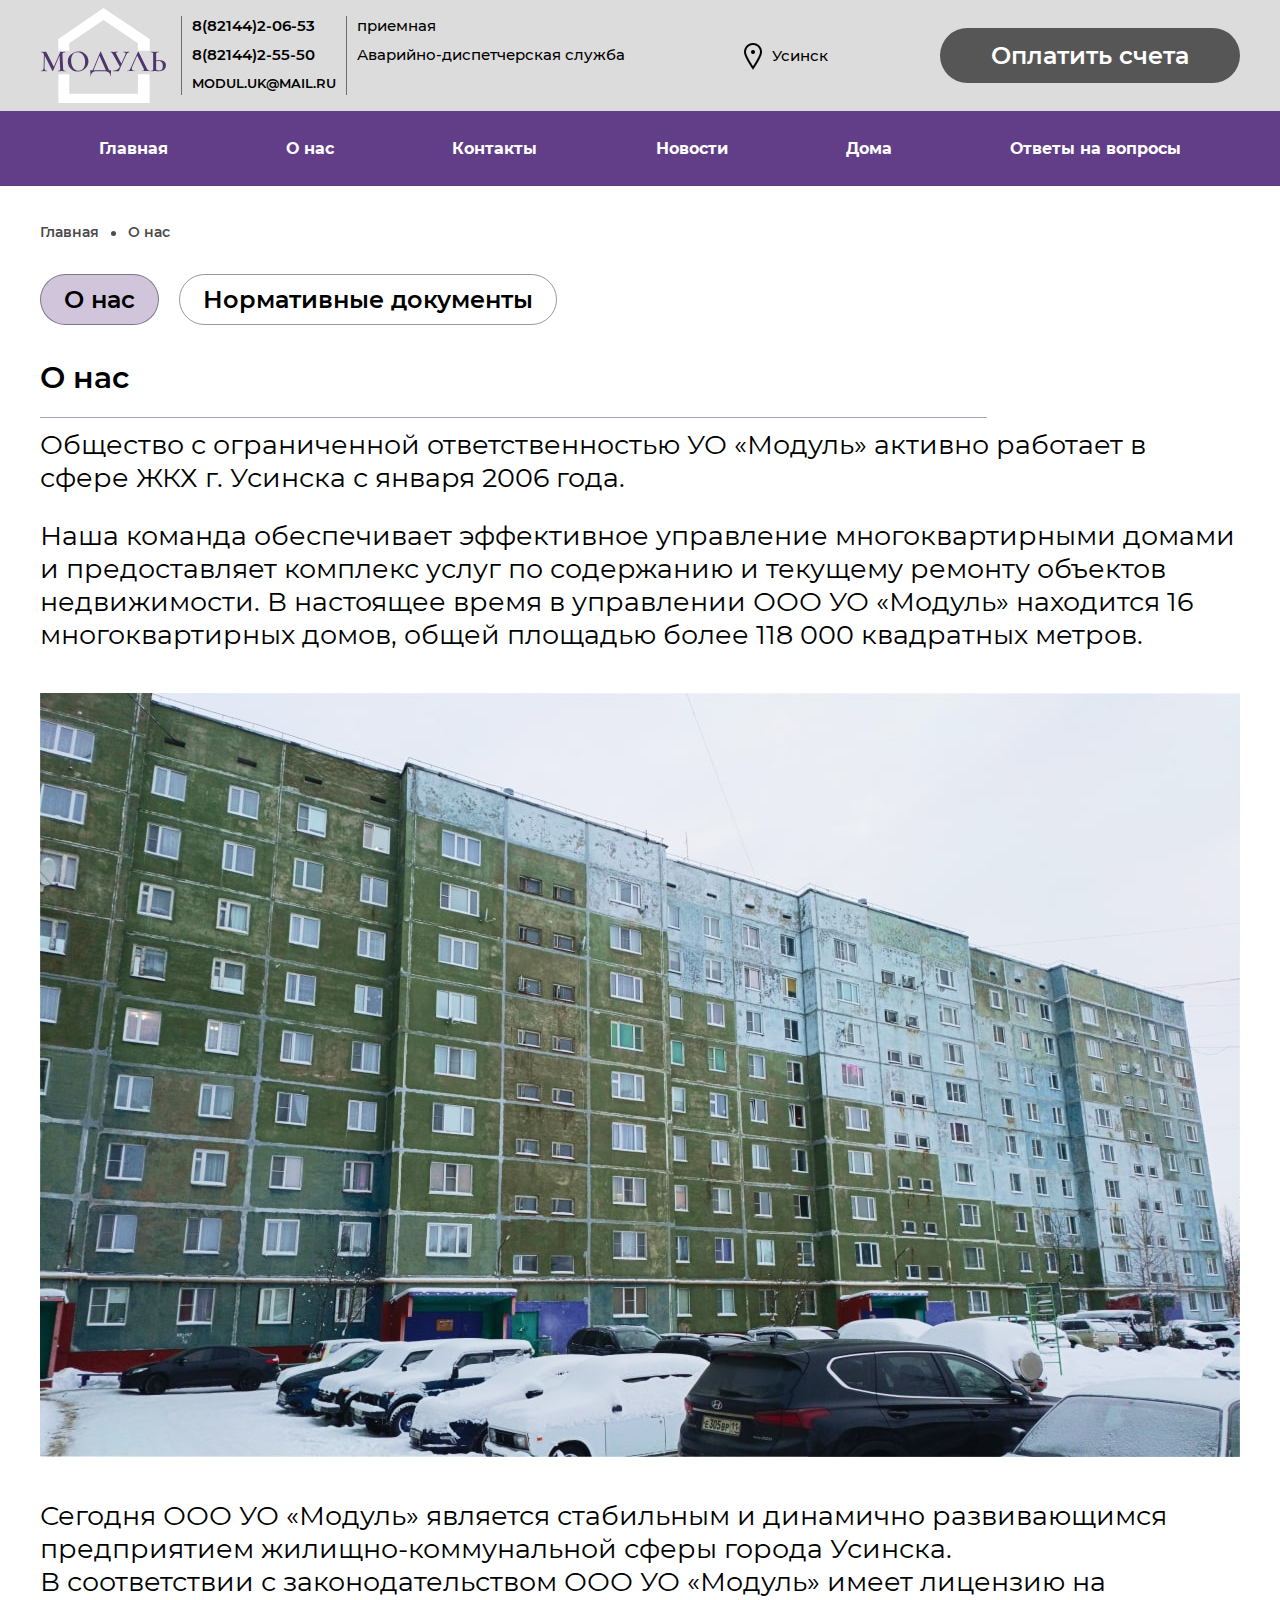
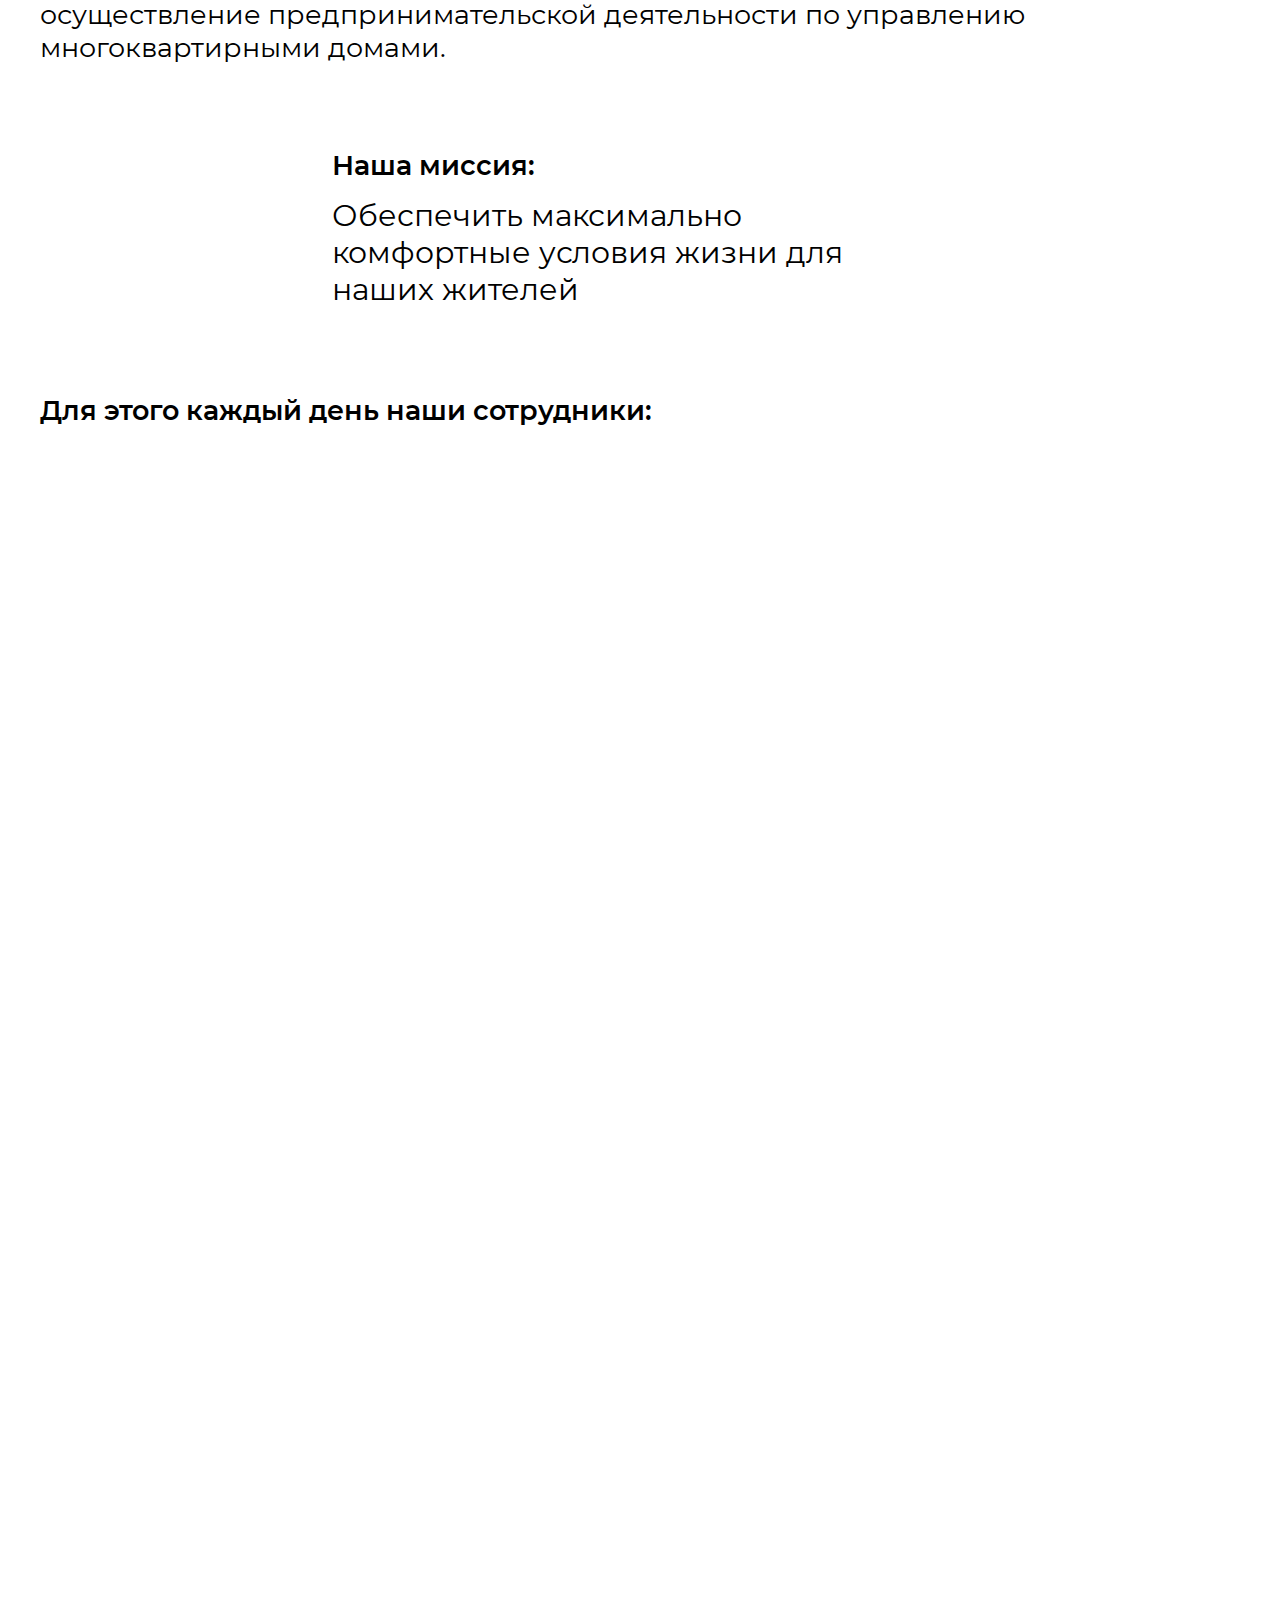
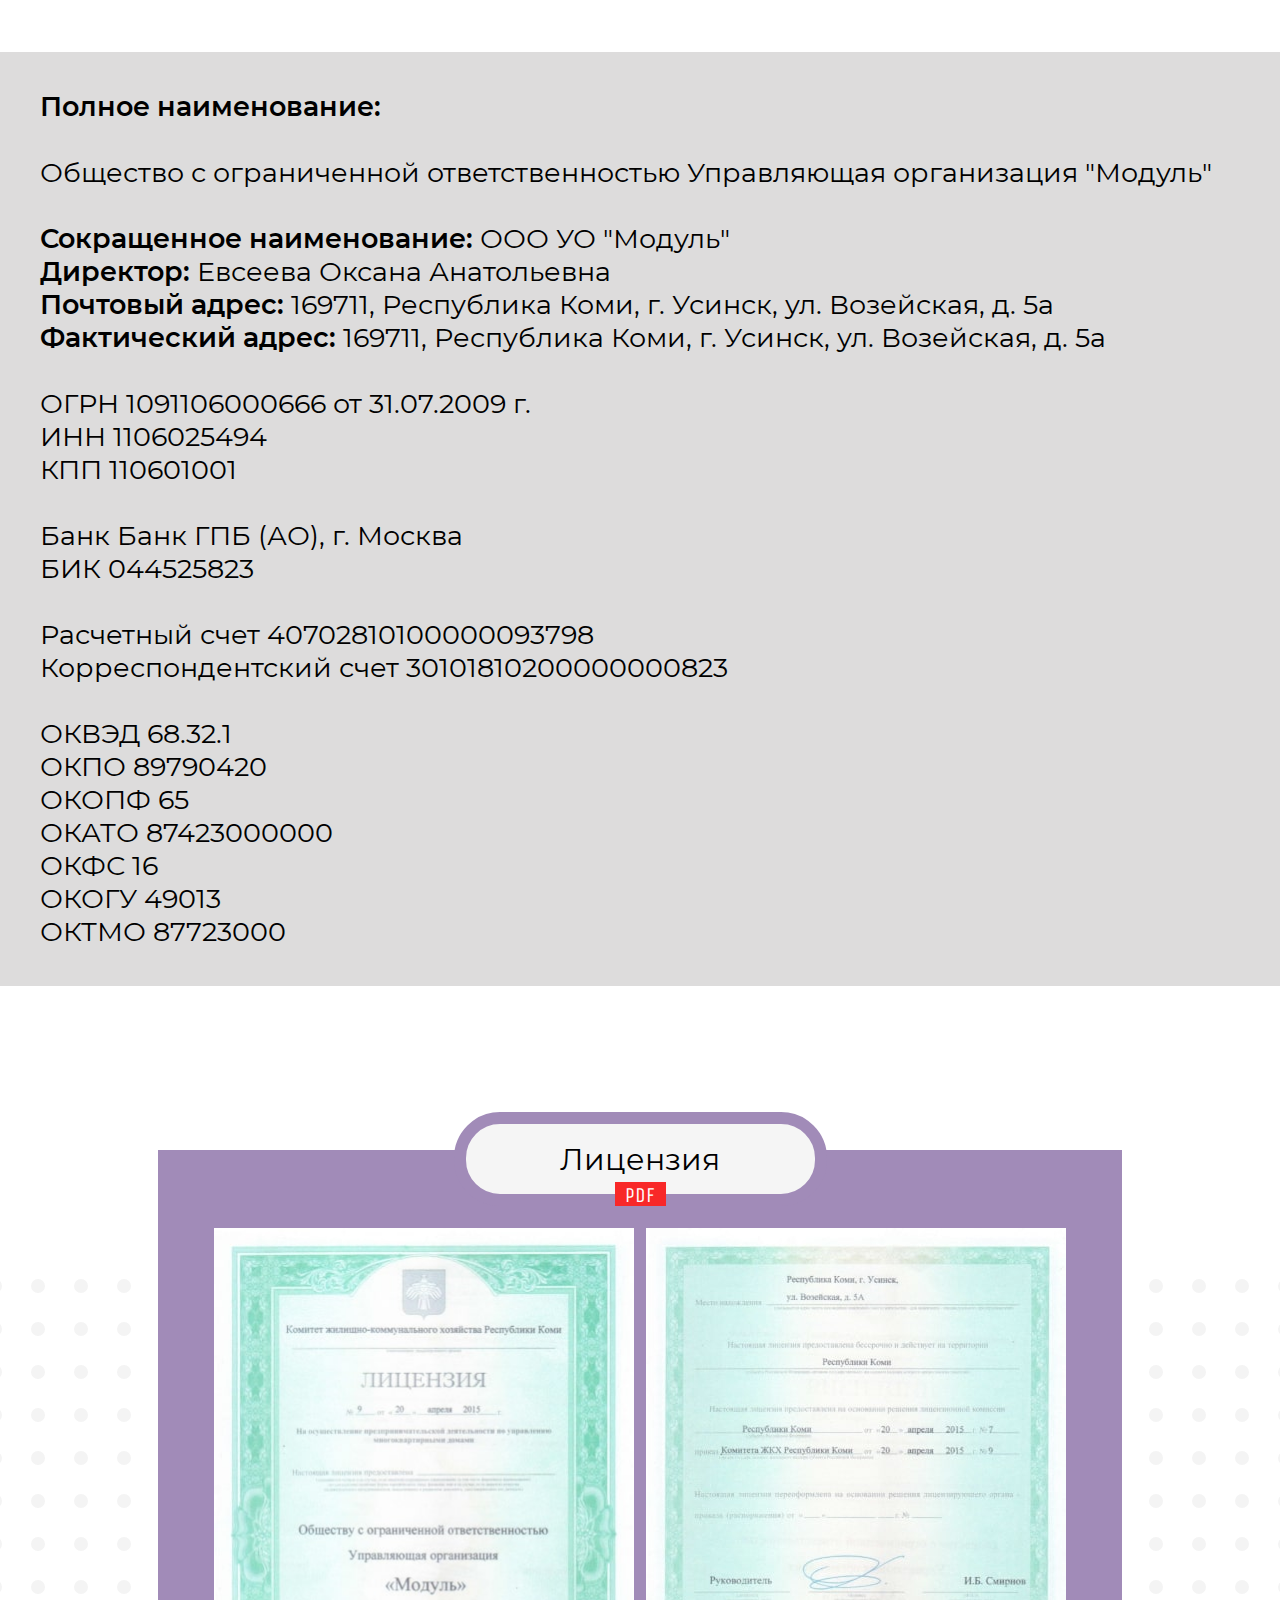
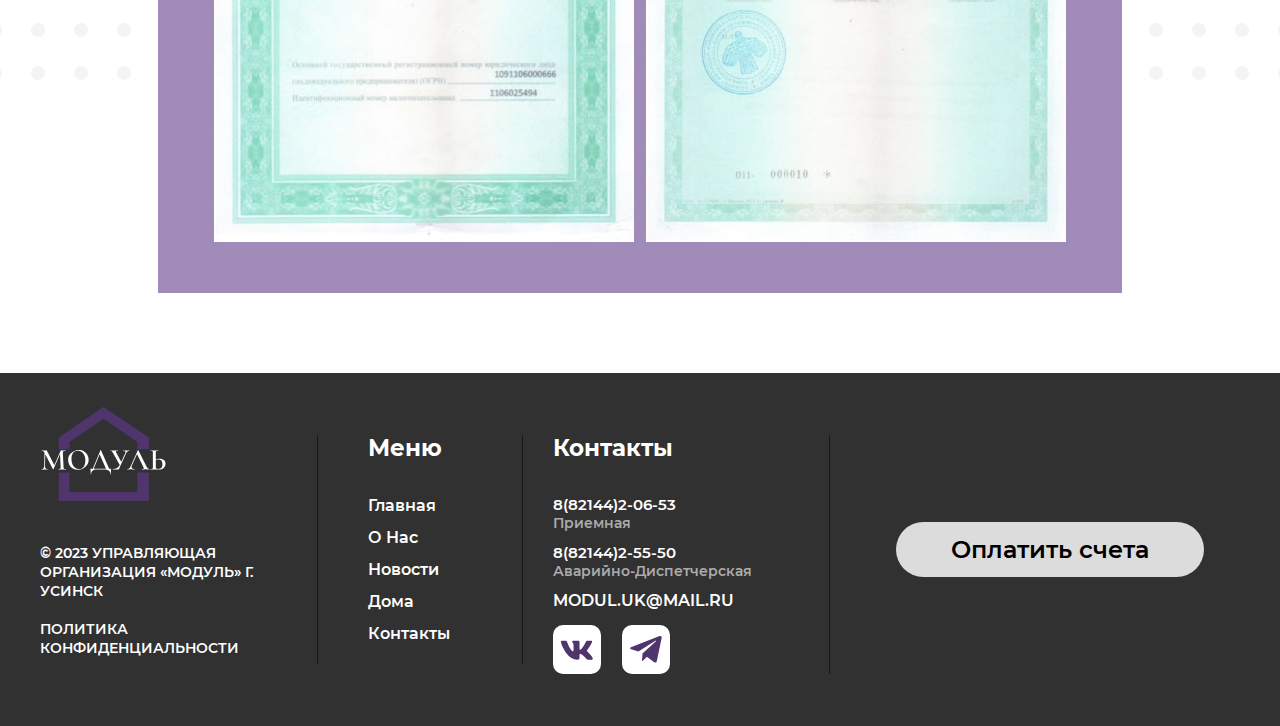
==== about.html @ c62a94e4 "Add files via upload" ====
<!DOCTYPE html>
<!--[if lt IE 7]><html lang="ru" class="lt-ie9 lt-ie8 lt-ie7"><![endif]-->
<!--[if IE 7]><html lang="ru" class="lt-ie9 lt-ie8"><![endif]-->
<!--[if IE 8]><html lang="ru" class="lt-ie9"><![endif]-->
<!--[if gt IE 8]><!-->
<html lang="ru">
<!--<![endif]-->
<head>
	<meta charset="utf-8" />
	<title>Заголовок</title>
	<meta http-equiv="X-UA-Compatible" content="IE=edge" />
	<meta name="viewport" content="width=device-width, initial-scale=1.0" />
	<meta name="format-detection" content="telephone=no" />
	<link rel="shortcut icon" href="favicon.png" />
	<link rel="stylesheet" href="libs/bootstrap/bootstrap-grid.css" />
	<link rel="stylesheet" href="libs/fancybox-master/dist/jquery.fancybox.min.css" />
	<link rel="stylesheet" href="libs/animate/animate.min.css" />
	<link rel="stylesheet" href="libs/slick-1.5.9/slick/slick.css" />
	<link rel="stylesheet" href="libs/slick-1.5.9/slick/slick-theme.css" />
	<link rel="stylesheet" href="css/fonts.css" />
	<link rel="stylesheet" href="css/main.css?ver=1.2" />
	<link rel="stylesheet" href="css/media.css?ver=1.2" />
</head>
<body>

	<div class="wrapper">

		<header class="header">
			<div class="header-top">
				<div class="container">
					<div class="header__wrapper">
						<div class="header__left">
							<a href="#" class="logo">
								<img src="img/logo.svg" alt="alt">
							</a>
							<div class="header__contacts">
								<ul>
									<li><a href="tel:88214420653"><strong>8(82144)2-06-53</strong></a></li>
									<li><a href="tel:88214425550"><strong>8(82144)2-55-50</strong></a></li>
									<li class="header__mail"><a href="mailto:modul.uk@mail.ru"><strong>modul.uk@mail.ru</strong></a></li>
								</ul>
							</div>
							<div class="header__contacts">
								<ul>
									<li><a href="#">приемная </a></li>
									<li><a href="#">Аварийно-диспетчерская служба</a></li>
								</ul>
							</div>
						</div>
						<div class="location-main">Усинск</div>
						<a href="payment.html" class="btn-main btn-main_page">Оплатить счета </a>
						<span class='sandwich'>
							<span class='sw-topper'></span>
							<span class='sw-bottom'></span>
							<span class='sw-footer'></span>
						</span>
					</div>
				</div>
			</div>
			<div class="header-bottom">
				<div class="container">
					<ul class="menu">
						<li><a href="index.html">Главная</a></li>
						<li><a href="about.html">О нас</a></li>
						<li><a href="contacts.html">Контакты</a></li>
						<li><a href="news.html">Новости</a></li>
						<li><a href="catalog.html">Дома</a></li>
						<li><a href="questions.html">Ответы на вопросы</a></li>
					</ul>
					<div class="header-bottom__mobile">
						<div class="row">
							<div class="col-5">
								<div class="header__contacts">
									<ul>
										<li><a href="tel:88214420653"><strong>8(82144)2-06-53</strong></a></li>
										<li><a href="tel:88214425550"><strong>8(82144)2-55-50</strong></a></li>
										<li class="header__mail"><a href="mailto:modul.uk@mail.ru"><strong>modul.uk@mail.ru</strong></a></li>
									</ul>
								</div>
							</div>
							<div class="col-7">
								<div class="header__contacts">
									<ul>
										<li><a href="#">приемная </a></li>
										<li><a href="#">Аварийно-диспетчерская служба</a></li>
									</ul>
								</div>
							</div>
						</div>
					</div>
				</div>
			</div>
			<div class="menu-overlay"></div>
		</header>

		<section class="page-about">
			<div class="container">
				<ul class="breadcrumbs">
					<li><a href="#">Главная</a></li>
					<li>О нас</li>
				</ul>
				<ul class="tabs-page">
					<li class="active"><a href="about.html">О нас</a></li>
					<li><a href="documents.html">Нормативные документы</a></li>
				</ul>
				<h1 class="title-page">О нас</h1>
				<div class="text-page">
					<p>Общество с ограниченной ответственностью УО «Модуль» активно работает в сфере ЖКХ г. Усинска с января 2006 года.</p>
					<p>Наша команда обеспечивает эффективное управление многоквартирными домами и предоставляет комплекс услуг по содержанию и текущему ремонту объектов недвижимости. В настоящее время в управлении ООО УО «Модуль» находится 16 многоквартирных домов, общей площадью более 118 000 квадратных метров.</p>
					<img src="img/about1.jpg" alt="alt">
					<p>Сегодня ООО УО «Модуль» является стабильным и динамично развивающимся предприятием жилищно-коммунальной сферы города Усинска. <br>В соответствии с законодательством ООО УО «Модуль» имеет лицензию на осуществление предпринимательской деятельности по управлению многоквартирными домами.</p>
				</div>
			</div>
		</section>

		<section class="about-main">
			<div class="container">
				<div class="head-about"><div class="title-middle">Наша миссия:</div> Обеспечить максимально комфортные условия жизни для наших жителей</div>
				<div class="title-middle">Для этого каждый день наши сотрудники:</div>
				<div class="row">
					<div class="col-lg-6">
						<div class="item-about fadeInUp wow" data-wow-iteration="1" data-wow-delay="0.3s" data-wow-duration="1.5s">
							<div class="item-about__image">
								<img src="img/item_about1.png" alt="alt">
							</div>
							<div class="text-page">Обрабатывают заявки от собственников</div>
						</div>
					</div>
					<div class="col-lg-6">
						<div class="item-about fadeInUp wow" data-wow-iteration="1" data-wow-delay="0.3s" data-wow-duration="1.5s">
							<div class="item-about__image">
								<img src="img/item_about2.png" alt="alt">
							</div>
							<div class="text-page">Осуществляют контроль качества предоставляемых услуг</div>
						</div>
					</div>
					<div class="col-lg-6">
						<div class="item-about fadeInUp wow" data-wow-iteration="1" data-wow-delay="0.3s" data-wow-duration="1.5s">
							<div class="item-about__image">
								<img src="img/item_about3.png" alt="alt">
							</div>
							<div class="text-page">Обеспечивают чистоту и порядок в подъездах и на придомовой территории</div>
						</div>
					</div>
					<div class="col-lg-6">
						<div class="item-about fadeInUp wow" data-wow-iteration="1" data-wow-delay="0.3s" data-wow-duration="1.5s">
							<div class="item-about__image">
								<img src="img/item_about4.png" alt="alt">
							</div>
							<div class="text-page">Осуществляют работы по текущему ремонту многоквартирных домов, находящихся в управлении, а именно:  ремонт подъездов, входных групп, кровли, придворовой территории и многое другое </div>
						</div>
					</div>
				</div>
			</div>
		</section>

		<section class="requisites">
			<div class="container">
				<div class="text-page">
					<p><strong>Полное наименование:</strong></p>
					<br>
					<p>Общество с ограниченной ответственностью Управляющая организация "Модуль"</p>
					<br>
					<p><strong>Сокращенное наименование:</strong> ООО УО "Модуль"</p>
					<p><strong>Директор:</strong> Евсеева Оксана Анатольевна</p>
					<p><strong>Почтовый адрес:</strong> 169711, Республика Коми, г. Усинск, ул. Возейская, д. 5а</p>
					<p><strong>Фактический адрес:</strong> 169711, Республика Коми, г. Усинск, ул. Возейская, д. 5а</p>
					<br>
					<p>ОГРН 1091106000666 от 31.07.2009 г.</p>
					<p>ИНН 1106025494</p>
					<p>КПП 110601001</p>
					<br>
					<p>Банк Банк ГПБ (АО), г. Москва</p>
					<p>БИК 044525823</p>
					<br>
					<p>Расчетный счет 40702810100000093798</p>
					<p>Корреспондентский счет 30101810200000000823</p>
					<br>
					<p>ОКВЭД 68.32.1</p>
					<p>ОКПО 89790420</p>
					<p>ОКОПФ 65</p>
					<p>ОКАТО 87423000000</p>
					<p>ОКФС 16</p>
					<p>ОКОГУ 49013</p>
					<p>ОКТМО 87723000</p>
				</div>
			</div>
		</section>

		<section class="license">
			<div class="container">
				<div class="license-block">
					<a href="#" class="btn-license">Лицензия <span>pdf</span></a>
					<div class="row">
						<div class="col-lg-6">
							<div class="license-image">
								<img src="img/license1.jpg" alt="alt">
							</div>
						</div>
						<div class="col-lg-6">
							<div class="license-image">
								<img src="img/license2.jpg" alt="alt">
							</div>
						</div>
					</div>
				</div>
			</div>
		</section>

		<footer class="footer">
			<div class="container">
				<div class="row">
					<div class="col-lg-3">
						<div class="footer__column">
							<a href="#" class="logo">
								<img src="img/logo2.svg" alt="alt">
							</a>
							<div class="footer__info">
								<p>© 2023 Управляющая организация «модуль» г. Усинск</p>
								<br>
								<a href="#">политика конфиденциальности</a>
							</div>
						</div>
					</div>
					<div class="col-lg-2 col-6">
						<div class="footer__column">
							<div class="footer__title">Меню</div>
							<ul class="footer__nav">
								<li><a href="index.html">Главная</a></li>
								<li><a href="about.html">О нас</a></li>
								<li><a href="news.html">Новости</a></li>
								<li><a href="catalog.html">Дома</a></li>
								<li><a href="contacts.html">Контакты</a></li>
							</ul>
						</div>
					</div>
					<div class="col-lg-3 col-6">
						<div class="footer__column">
							<div class="footer__title">Контакты</div>
							<div class="footer__contact">
								<p><a href="tel:88214420653">8(82144)2-06-53</a></p>
								<span>приемная </span>
							</div>
							<div class="footer__contact">
								<p><a href="tel:88214425550">8(82144)2-55-50</a></p>
								<span>аварийно-диспетчерская </span>
							</div>
							<div class="footer__contact footer__contact_mail">
								<p><a href="mailto:modul.uk@mail.ru">modul.uk@mail.ru</a></p>
							</div>
							<ul class="socials-list">
								<li><a href="#" target="_blank"><img src="img/vk.svg" alt="alt"></a></li>
								<li><a href="#" target="_blank"><img src="img/tg.svg" alt="alt"></a></li>
							</ul>
						</div>
					</div>
					<div class="col-lg-4">
						<div class="footer__column footer__column_right">
							<a href="payment.html" class="btn-main">Оплатить счета</a>
						</div>
					</div>
				</div>
			</div>
		</footer>
		
	</div>


	<!--[if lt IE 9]>
	<script src="libs/html5shiv/es5-shim.min.js"></script>
	<script src="libs/html5shiv/html5shiv.min.js"></script>
	<script src="libs/html5shiv/html5shiv-printshiv.min.js"></script>
	<script src="libs/respond/respond.min.js"></script>
	<![endif]-->
	<script src="libs/jquery/jquery-3.6.0.min.js"></script>
	<script src="libs/jquery-mousewheel/jquery.mousewheel.min.js"></script>
	<script src="libs/fancybox-master/dist/jquery.fancybox.min.js"></script>
	<script src="libs/slick-1.5.9/slick/slick.min.js"></script>
	<script src="libs/animate/wow.min.js"></script>
	<script src="libs/animate/animate-css.js"></script>
	<script src="libs/mask/jquery.maskedinput.js"></script>
	<script src="libs/jquery-spincrement/jquery.spincrement.min.js"></script>
	<script src="js/common.js?ver=1.2"></script>
	<!-- Yandex.Metrika counter --><!-- /Yandex.Metrika counter -->
	<!-- Google Analytics counter --><!-- /Google Analytics counter -->
</body>
</html>
---- css/fonts.css ----
/** =================== MONTSERRAT =================== **/

/** Montserrat Thin **/
@font-face {
	font-family: "Montserrat";
	font-weight: 100;
	font-style: normal;
	src: url("../fonts/Montserrat-Thin.woff2") format("woff2"),
		 url("../fonts/Montserrat-Thin.woff") format("woff");
  }
  
  /** Montserrat Thin-Italic **/
  @font-face {
	font-family: "Montserrat";
	font-weight: 100;
	font-style: italic;
	src: url("../fonts/Montserrat-ThinItalic.woff2") format("woff2"),
		 url("../fonts/Montserrat-ThinItalic.woff") format("woff");
  }
  
  /** Montserrat ExtraLight **/
  @font-face {
	font-family: "Montserrat";
	font-weight: 200;
	font-style: normal;
	src: url("../fonts/Montserrat-ExtraLight.woff2") format("woff2"),
		 url("../fonts/Montserrat-ExtraLight.woff") format("woff");
  }
  
  /** Montserrat ExtraLight-Italic **/
  @font-face {
	font-family: "Montserrat";
	font-weight: 200;
	font-style: italic;
	src: url("../fonts/Montserrat-ExtraLightItalic.woff2") format("woff2"),
		 url("../fonts/Montserrat-ExtraLightItalic.woff") format("woff");
  }
  
  /** Montserrat Light **/
  @font-face {
	font-family: "Montserrat";
	font-weight: 300;
	font-style: normal;
	src: url("../fonts/Montserrat-Light.woff2") format("woff2"),
		 url("../fonts/Montserrat-Light.woff") format("woff");
  }
  
  /** Montserrat Light-Italic **/
  @font-face {
	font-family: "Montserrat";
	font-weight: 300;
	font-style: italic;
	src: url("../fonts/Montserrat-LightItalic.woff2") format("woff2"),
		 url("../fonts/Montserrat-LightItalic.woff") format("woff");
  }
  
  /** Montserrat Regular **/
  @font-face {
	font-family: "Montserrat";
	font-weight: 400;
	font-style: normal;
	src: url("../fonts/Montserrat-Regular.woff2") format("woff2"),
		 url("../fonts/Montserrat-Regular.woff") format("woff");
  }
  
  /** Montserrat Regular-Italic **/
  @font-face {
	font-family: "Montserrat";
	font-weight: 400;
	font-style: italic;
	src: url("../fonts/Montserrat-Italic.woff2") format("woff2"),
		 url("../fonts/Montserrat-Italic.woff") format("woff");
  }
  
  /** Montserrat Medium **/
  @font-face {
	font-family: "Montserrat";
	font-weight: 500;
	font-style: normal;
	src: url("../fonts/Montserrat-Medium.woff2") format("woff2"),
		 url("../fonts/Montserrat-Medium.woff") format("woff");
  }
  
  /** Montserrat Medium-Italic **/
  @font-face {
	font-family: "Montserrat";
	font-weight: 500;
	font-style: italic;
	src: url("../fonts/Montserrat-MediumItalic.woff2") format("woff2"),
		 url("../fonts/Montserrat-MediumItalic.woff") format("woff");
  }
  
  /** Montserrat SemiBold **/
  @font-face {
	font-family: "Montserrat";
	font-weight: 600;
	font-style: normal;
	src: url("../fonts/Montserrat-SemiBold.woff2") format("woff2"),
		 url("../fonts/Montserrat-SemiBold.woff") format("woff");
  }
  
  /** Montserrat SemiBold-Italic **/
  @font-face {
	font-family: "Montserrat";
	font-weight: 600;
	font-style: italic;
	src: url("../fonts/Montserrat-SemiBoldItalic.woff2") format("woff2"),
		 url("../fonts/Montserrat-SemiBoldItalic.woff") format("woff");
  }
  
  /** Montserrat Bold **/
  @font-face {
	font-family: "Montserrat";
	font-weight: 700;
	font-style: normal;
	src: url("../fonts/Montserrat-Bold.woff2") format("woff2"),
		 url("../fonts/Montserrat-Bold.woff") format("woff");
  }
  
  /** Montserrat Bold-Italic **/
  @font-face {
	font-family: "Montserrat";
	font-weight: 700;
	font-style: italic;
	src: url("../fonts/Montserrat-BoldItalic.woff2") format("woff2"),
		 url("../fonts/Montserrat-BoldItalic.woff") format("woff");
  }
  
  /** Montserrat ExtraBold **/
  @font-face {
	font-family: "Montserrat";
	font-weight: 800;
	font-style: normal;
	src: url("../fonts/Montserrat-ExtraBold.woff2") format("woff2"),
		 url("../fonts/Montserrat-ExtraBold.woff") format("woff");
  }
  
  /** Montserrat ExtraBold-Italic **/
  @font-face {
	font-family: "Montserrat";
	font-weight: 800;
	font-style: italic;
	src: url("../fonts/Montserrat-ExtraBoldItalic.woff2") format("woff2"),
		 url("../fonts/Montserrat-ExtraBoldItalic.woff") format("woff");
  }
  
  /** Montserrat Black **/
  @font-face {
	font-family: "Montserrat";
	font-weight: 900;
	font-style: normal;
	src: url("../fonts/Montserrat-Black.woff2") format("woff2"),
		 url("../fonts/Montserrat-Black.woff") format("woff");
  }
  
  /** Montserrat Black-Italic **/
  @font-face {
	font-family: "Montserrat";
	font-weight: 900;
	font-style: italic;
	src: url("../fonts/Montserrat-BlackItalic.woff2") format("woff2"),
		 url("../fonts/Montserrat-BlackItalic.woff") format("woff");
  }
  
  /** =================== MONTSERRAT ALTERNATES =================== **/
  
  /** Montserrat Alternates Thin **/
  @font-face {
	font-family: "Montserrat Alternates";
	font-weight: 100;
	font-style: normal;
	src: url("../fonts/MontserratAlternates-Thin.woff2") format("woff2"),
		 url("../fonts/MontserratAlternates-Thin.woff") format("woff");
  }
  
  /** Montserrat Alternates Thin-Italic **/
  @font-face {
	font-family: "Montserrat Alternates";
	font-weight: 100;
	font-style: italic;
	src: url("../fonts/MontserratAlternates-ThinItalic.woff2") format("woff2"),
		 url("../fonts/MontserratAlternates-ThinItalic.woff") format("woff");
  }
  
  /** Montserrat Alternates ExtraLight **/
  @font-face {
	font-family: "Montserrat Alternates";
	font-weight: 200;
	font-style: normal;
	src: url("../fonts/MontserratAlternates-ExtraLight.woff2") format("woff2"),
		 url("../fonts/MontserratAlternates-ExtraLight.woff") format("woff");
  }
  
  /** Montserrat Alternates ExtraLight-Italic **/
  @font-face {
	font-family: "Montserrat Alternates";
	font-weight: 200;
	font-style: italic;
	src: url("../fonts/MontserratAlternates-ExtraLightItalic.woff2") format("woff2"),
		 url("../fonts/MontserratAlternates-ExtraLightItalic.woff") format("woff");
  }
  
  /** Montserrat Alternates Light **/
  @font-face {
	font-family: "Montserrat Alternates";
	font-weight: 300;
	font-style: normal;
	src: url("../fonts/MontserratAlternates-Light.woff2") format("woff2"),
		 url("../fonts/MontserratAlternates-Light.woff") format("woff");
  }
  
  /** Montserrat Alternates Light-Italic **/
  @font-face {
	font-family: "Montserrat Alternates";
	font-weight: 300;
	font-style: italic;
	src: url("../fonts/MontserratAlternates-LightItalic.woff2") format("woff2"),
		 url("../fonts/MontserratAlternates-LightItalic.woff") format("woff");
  }
  
  /** Montserrat Alternates Regular **/
  @font-face {
	font-family: "Montserrat Alternates";
	font-weight: 400;
	font-style: normal;
	src: url("../fonts/MontserratAlternates-Regular.woff2") format("woff2"),
		 url("../fonts/MontserratAlternates-Regular.woff") format("woff");
  }
  
  /** Montserrat Alternates Regular-Italic **/
  @font-face {
	font-family: "Montserrat Alternates";
	font-weight: 400;
	font-style: italic;
	src: url("../fonts/MontserratAlternates-Italic.woff2") format("woff2"),
		 url("../fonts/MontserratAlternates-Italic.woff") format("woff");
  }
  
  /** Montserrat Alternates Medium **/
  @font-face {
	font-family: "Montserrat Alternates";
	font-weight: 500;
	font-style: normal;
	src: url("../fonts/MontserratAlternates-Medium.woff2") format("woff2"),
		 url("../fonts/MontserratAlternates-Medium.woff") format("woff");
  }
  
  /** Montserrat Alternates Medium-Italic **/
  @font-face {
	font-family: "Montserrat Alternates";
	font-weight: 500;
	font-style: italic;
	src: url("../fonts/MontserratAlternates-MediumItalic.woff2") format("woff2"),
		 url("../fonts/MontserratAlternates-MediumItalic.woff") format("woff");
  }
  
  /** Montserrat Alternates SemiBold **/
  @font-face {
	font-family: "Montserrat Alternates";
	font-weight: 600;
	font-style: normal;
	src: url("../fonts/MontserratAlternates-SemiBold.woff2") format("woff2"),
		 url("../fonts/MontserratAlternates-SemiBold.woff") format("woff");
  }
  
  /** Montserrat Alternates SemiBold-Italic **/
  @font-face {
	font-family: "Montserrat Alternates";
	font-weight: 600;
	font-style: italic;
	src: url("../fonts/MontserratAlternates-SemiBoldItalic.woff2") format("woff2"),
		 url("../fonts/MontserratAlternates-SemiBoldItalic.woff") format("woff");
  }
  
  /** Montserrat Alternates Bold **/
  @font-face {
	font-family: "Montserrat Alternates";
	font-weight: 700;
	font-style: normal;
	src: url("../fonts/MontserratAlternates-Bold.woff2") format("woff2"),
		 url("../fonts/MontserratAlternates-Bold.woff") format("woff");
  }
  
  /** Montserrat Alternates Bold-Italic **/
  @font-face {
	font-family: "Montserrat Alternates";
	font-weight: 700;
	font-style: italic;
	src: url("../fonts/MontserratAlternates-BoldItalic.woff2") format("woff2"),
		 url("../fonts/MontserratAlternates-BoldItalic.woff") format("woff");
  }
  
  /** Montserrat Alternates ExtraBold **/
  @font-face {
	font-family: "Montserrat Alternates";
	font-weight: 800;
	font-style: normal;
	src: url("../fonts/MontserratAlternates-ExtraBold.woff2") format("woff2"),
		 url("../fonts/MontserratAlternates-ExtraBold.woff") format("woff");
  }
  
  /** Montserrat Alternates ExtraBold-Italic **/
  @font-face {
	font-family: "Montserrat Alternates";
	font-weight: 800;
	font-style: italic;
	src: url("../fonts/MontserratAlternates-ExtraBoldItalic.woff2") format("woff2"),
		 url("../fonts/MontserratAlternates-ExtraBoldItalic.woff") format("woff");
  }
  
  /** Montserrat Alternates Black **/
  @font-face {
	font-family: "Montserrat Alternates";
	font-weight: 900;
	font-style: normal;
	src: url("../fonts/MontserratAlternates-Black.woff2") format("woff2"),
		 url("../fonts/MontserratAlternates-Black.woff") format("woff");
  }
  
  /** Montserrat Alternates Black-Italic **/
  @font-face {
	font-family: "Montserrat";
	font-weight: 900;
	font-style: italic;
	src: url("../fonts/MontserratAlternates-BlackItalic.woff2") format("woff2"),
		 url("../fonts/MontserratAlternates-BlackItalic.woff") format("woff");
  }
  @font-face {
    font-family: 'Unica One';
    src: local('Unica One Regular'), local('Unica-One-Regular'),
        url('../fonts/UnicaOne-Regular.woff2') format('woff2'),
        url('../fonts/UnicaOne-Regular.woff') format('woff'),
        url('../fonts/UnicaOne-Regular.ttf') format('truetype');
    font-weight: 400;
    font-style: normal;
  }
---- css/main.css ----
:root {
	--main-color: #623e89;
	--custom-color: #4f356c;
	--default-color: #000;
	--sub-color: #4d4a4a;
	--light-color: #fff;
	--main-gradient: linear-gradient(208deg, #4f356c 0%, #121212 100%);
	--block-color: #313131;
	--light-bg-color: #dddcdc;
	--default-bg-color: #575656;
	--block-bg-color: rgba(79, 53, 108, 0.6);
	--unit-color: #56544f;
	--form-bg-color: rgba(221, 220, 220, 0.7);
	--default-gradient: linear-gradient(89.96deg, #EFEFEF 72.36%, rgba(239, 239, 239, 0) 92.8%);
	--custom-gradient: linear-gradient(89.99deg, rgba(98, 62, 137, 0.6) 63.21%, rgba(98, 62, 137, 0.324) 89.22%, rgba(239, 239, 239, 0) 106.53%);
	--unit-bg-color: rgba(231, 231, 231, 0.5);
	--active-bg-color: rgba(98, 62, 137, 0.6);
	--border-color: rgba(98, 62, 137, 0.5);
	--tab-active-color: rgba(98, 62, 137, 0.3);
	--dark-bg-color: rgba(79, 53, 108, 1);
	--stub-color: #d9d9d9;
  }


*::-webkit-input-placeholder {
	color: var(--default-color);
	opacity: 0.4;
}
*:-moz-placeholder {
	color: var(--default-color);
	opacity: 0.4;
}
*::-moz-placeholder {
	color: var(--default-color);
	opacity: 0.4;
}
*:-ms-input-placeholder {
	color: var(--default-color);
	opacity: 0.4;
}

body input:focus:required:invalid,
body textarea:focus:required:invalid {
	
}
body input:required:valid,
body textarea:required:valid {
	
}
body {
	font-family: "Montserrat";
	font-size: 20px;
	line-height: 135%;
	overflow-x: hidden;
	margin: 0;
	color: var(--default-color);
	background-color: var(--light-color);
}
button {
	cursor: pointer;
}
button, input, optgroup, select, textarea {
	font-family: inherit;
}
input {
-webkit-appearance: none;
-moz-appearance: none;
appearance: none;
}
button,
textarea,
input.text,
input[type="text"],
input[type="button"],
input[type="submit"] {
  -webkit-appearance: none;
}
a, button, input, img {
	transition: all 0.3s;
}
h1,h2,h3,h4,h5,h6 {
	padding: 0;
	margin: 0;
	font-weight: normal;
}
.wrapper {
	overflow: hidden;
}
a {
	text-decoration: none;
	outline: none;
}
* {
	outline: none !important;
}
ul {
	padding: 0;
	margin: 0;
}
ul li {
	list-style-type: none;
	outline: none;
}
img {
	outline: none;
	display: block;
}
p {
	padding: 0;
	margin: 0;
}
form {
	margin: 0;
}

.header {
	font-size: 15px;
	line-height: 19px;
	position: relative;
	font-weight: 500;
	top: 0;
	left: 0;
	width: 100%;
	z-index: 1000;
	background: var(--light-bg-color);
}
.header__wrapper {
	display: flex;
	align-items: center;
	justify-content: space-between;
}
.header__left {
	display: flex;
}
.header__left .logo {
	margin-right: 3px;
}
.logo img {
	width: 128px;
	height: auto;
	display: block;
}
.header__contacts {
	margin: 8px 0;
	margin-left: 10px;
	padding-left: 10px;
	border-left: 1px solid rgba(0, 0, 0, 0.5);
}
.header__contacts a {
	color: var(--default-color);
}
.header__contacts a:hover {
	color: var(--main-color);
}
.header-top {
	padding: 8px 0;
}
.header__contacts li {
	margin-bottom: 10px;
}
.header__contacts li:last-child {
	margin-bottom: 0;
}
.header__contacts strong {
	font-weight: 600;
}
.header__mail {
	font-size: 13px;
}
.header__contacts:not(:last-child) {
	text-transform: uppercase;
}
.location-main {
	display: inline-flex;
	align-items: center;
	color: var(--default-color);
}
.location-main::before {
	position: relative;
	display: block;
	content: " ";
	width: 32px;
	height: 32px;
	margin-right: 3px;
	background-image: url(../img/location.png);
	background-repeat: no-repeat;
	background-position: center;
	background-size: cover;
}
.btn-main {
	font-size: 24px;
	padding: 0 23px;
	height: 51px;
	border: 1.50px solid var(--custom-color);
	border-radius: 100px;
	font-weight: 500;
	background: transparent;
	font-family: "Montserrat";
	color: #0a0a0a;
	display: inline-flex;
	align-items: center;
	text-align: center;
	justify-content: center;
	cursor: pointer;
}
.btn-main:hover {
	color: var(--light-color);
	background: var(--custom-color);
}
.btn-main.btn-main_page {
	font-weight: 600;
	color: var(--light-color);
	background: var(--default-bg-color);
	border: none;
}
.btn-main.btn-main_page:hover {
	background: #383737;
}
.header .btn-main {
	padding: 0 51px;
	height: 55px;
}
.header-bottom {
	background: var(--main-color);
}
.menu {
	display: flex;
	align-items: center;
	justify-content: space-between;
	text-align: center;
}
.menu li {
	flex-grow: 1;
}
.menu li a {
	height: 75px;
	font-size: 16px;
	font-weight: 700;
	display: flex;
	align-items: center;
	justify-content: center;
	text-align: center;
	color: var(--light-color);
	transition: all 0.7s;
}
.menu li a:hover {
	background-color: #4f267a;
}

.billbord {
	min-height: 463px;
	padding-top: 180px;
	padding-bottom: 115px;
	color: var(--light-color);
	background-image: url(../img/billbord1.jpg);
	background-repeat: no-repeat;
	background-position: center;
	background-size: cover;
	position: relative;
	z-index: 1;
}
.title-big {
	font-size: 46px;
	margin-bottom: 13px;
	line-height: 56px;
	font-weight: 600;
}
.billbord .title-big {
	max-width: 727px;
}
.descr-big {
	font-size: 29px;
	line-height: 35px;
	font-weight: 600;
}

.about {
	position: relative;
}
.about::after {
	position: absolute;
	display: block;
	content: " ";
	width: 377px;
	height: 1479px;
	top: 121px;
	right: -15px;
	z-index: -1;
	background-image: url(../img/bg_about.svg);
	background-repeat: no-repeat;
	background-position: center;
	background-size: cover;
}
.numbers-block {
	font-size: 13px;
	line-height: 17px;
	margin: 0 84px;
	margin-top: -90px;
	margin-bottom: 45px;
	position: relative;
	z-index: 2;
	font-weight: 600;
	color: var(--light-color);
	backdrop-filter: blur(60px);
	background: var(--block-bg-color);
	background-image: url(../img/bg_numbers.svg);
	background-repeat: no-repeat;
	background-position: center;
	background-size: 100% 100%;
}
.item-number__value {
	font-size: 46px;
	line-height: 57px;
	margin-bottom: 17px;
}
.numbers-block .row .col_numbers {
	padding: 42px 50px;
}
.col_numbers:nth-child(2) {
	font-size: 14px;
	line-height: 18px;
	background: var(--light-bg-color);
	color: var(--unit-color);
}
.text-page {
	font-size: 27px;
	line-height: 33px;
}
.text-page strong {
	font-size: 29px;
	font-weight: 600;
}
.bottom-button {
	padding-top: 14px;
	text-align: right;
}

.news {
	padding-top: 72px;
}
.title-section {
	font-size: 38px;
	line-height: 53px;
	padding-bottom: 26px;
	font-weight: 600;
}
.news .title-section {
	padding-left: 44px;
}
.slider-news .slick-track {
	display: flex !important;
}
.slider-news .slick-slide {
	padding: 0 25px;
	height: inherit !important;
}
.item-news {
	width: 341px;
	border-radius: 43px;
	min-height: 100%;
	color: var(--default-color);
	display: flex;
	align-items: flex-start;
	flex-direction: column;
}
.item-news__image {
	height: 260px;
	border-radius: 40px 40px 0 0;
	background: var(--stub-color);
	display: block;
	width: 100%;
	overflow: hidden;
}
.item-news__image img {
	width: 100%;
	height: 100%;
	object-fit: cover;
	font-family: 'object-fit: cover;';
	border-radius: 40px 40px 0 0;
	transition: all 1s;
}
.item-news__content {
	padding: 11px 39px;
	padding-bottom: 23px;
	border-radius: 0 0 40px 40px;
	background: var(--block-bg-color);
	width: 100%;
	flex: 1;
	display: flex;
	flex-direction: column;
	align-items: flex-start;
}
.item-news__title {
	font-size: 23px;
	line-height: 29px;
	margin-bottom: 2px;
	font-weight: 600;
	width: 100%;
	display: block;
}
.item-news__date {
	font-size: 14px;
	font-weight: 600;
	line-height: 19px;
	color: var(--sub-color);
	display: block;
	width: 100%;
	margin-top: auto;
}
.slider-news .slick-slide:not(.slick-active) .item-news {
	opacity: 0.5;
}
.slick-arrow {
	width: 50px;
	height: 50px;
	opacity: 0.5;
	top: 50%;
	background-repeat: no-repeat;
	background-position: center;
	display: flex;
	align-items: center;
	justify-content: center;
	cursor: pointer;
	transition: all 0.5s;
}
.slick-arrow::before {
	display: none;
}
.slick-arrow img {
	max-width: 100%;
}
.slick-prev {
	left: 0;
}
.slick-next {
	right: 0;
}
.slick-arrow:hover {
	opacity: 1;
}
.slider-news .slick-arrow {
	left: 0;
	right: 0;
	margin: 0 auto;
}
.slider-news .slick-prev {
	left: -1175px;
}
.slider-news .slick-next {
	right: -1175px;
}
.slider-news:not(.slick-initialized) > li:not(:first-child) {
	display: none;
}

.payment-online {
	padding-top: 117px;
}
.payment-online .title-section {
	padding-bottom: 23px;
	text-align: center;
}
.item-form {
	margin-bottom: 11px;
}
.item-form input {
	height: 74px;
	padding: 0 32px;
	font-size: 24px;
	line-height: 30px;
	border-radius: 45px;
	border: 1.50px solid var(--custom-color);
	backdrop-filter: blur(50px);
	background: var(--form-bg-color);
	width: 100%;
	font-family: "Montserrat";
	color: var(--default-color);
}
.payment-online .bottom-button{
	padding-top: 30px;
}
.contacts {
	padding-top: 108px;
}
.map-wrap iframe {
	height: 612px !important;
	width: 100% !important;
	border: none;
	display: block;
}
#map {
	height: 612px;
	width: 100%;
	background-color: #ddd;
}
.contacts .container {
	position: relative;
}
.content-map {
	top: 53px;
	width: 394px;
	left: 15px;
	padding: 19px 35px;
	font-size: 14px;
	padding-bottom: 10px;
	max-height: 506px;
	line-height: 19px;
	font-weight: 600;
	color: var(--light-color);
	overflow: auto;
	z-index: 10;
	position: absolute;
	z-index: 1;
}
.content-map::before {
	position: absolute;
	display: block;
	content: " ";
	width: 100%;
	height: 100%;
	top: 0;
	left: 0;
	backdrop-filter: blur(60px);
	background: var(--main-gradient);
	opacity: 0.7;
	z-index: -1;
}
.content-map__title {
	font-size: 27px;
	line-height: 30px;
	margin-bottom: 16px;
	font-weight: 600;
	text-align: center;
}
.content-map li a {
	color: var(--light-color);
	border-bottom: 1px transparent solid;
}
.content-map li a:hover {
	border-color: var(--light-color);
}
.content-map li {
	margin-bottom: 7px;
}
.content-map ul {
	padding-bottom: 5px;
}
.content-map ul:last-child {
	padding-bottom: 0;
}
.baloon-content strong {
	display: block;
}
#map .ymaps-2-1-79-balloon__tail,
#map .ymaps-2-1-79-balloon__close-button {
	display: none;
}
#map .ymaps-2-1-79-balloon {
	box-shadow: none;
}

.footer {
	padding: 62px 0;
	font-size: 14px;
	line-height: 19px;
	font-weight: 600;
	color: var(--light-color);
	background: var(--block-color);
}
.footer__info {
	text-transform: uppercase;
}
.footer__info a {
	color: var(--light-color);
}
.footer .logo {
	margin-top: -28px;
	margin-bottom: 43px;
	vertical-align: middle;
	display: inline-block;
}
.footer__column {
	min-height: 100%;
	border-right: 1px solid rgba(0, 0, 0, 0.5);
}
.footer__title {
	font-size: 23px;
	margin-bottom: 33px;
	line-height: 27px;
	font-weight: 700;
}
.footer__nav {
	font-size: 16px;
	line-height: 22px;
	font-weight: 600;
	text-transform: capitalize;
}
.footer__nav li {
	margin-bottom: 10px;
}
.footer__nav a {
	color: var(--light-color);
}
.footer__info a:hover,
.footer__contact a:hover,
.footer__nav a:hover {
	color: #9270b7;
}
.footer__contact {
	margin-bottom: 10px;
}
.footer__contact p {
	font-size: 15px;
	text-transform: uppercase;
}
.footer__contact a {
	color: var(--light-color);
}
.footer__contact span {
	color: rgba(255, 255, 255, 0.6);
	text-transform: capitalize;
}
.footer__contact_mail p {
	font-size: 16px;
}
.socials-list {
	display: flex;
	align-items: center;
}
.socials-list li {
	margin-right: 21px;
}
.socials-list li:last-child {
	margin-right: 0;
}
.socials-list a {
	width: 48px;
	height: 49px;
	border-radius: 10px;
	background: var(--light-color);
	display: flex;
	align-items: center;
	justify-content: center;
}
.socials-list a img {
	max-width: 100%;
	max-height: 100%;
}
.socials-list a:hover {
	opacity: 0.7;
}
.footer .socials-list {
	padding-top: 5px;
	margin-bottom: -10px;
}
.footer .btn-main {
	height: 55px;
	padding: 0 55px;
	background: var(--light-bg-color);
	border: none;
	font-weight: 600;
	color: var(--default-color);
}
.footer .btn-main:hover {
	background: var(--light-color);
}
.footer__column_right {
	border: none;
}
.footer__column_right {
	display: flex;
	flex-direction: column;
	align-items: center;
	justify-content: center;
}
.footer .row > div:nth-child(2) .footer__column {
	margin-left: 20px;
}
/*Style Sandwich*/
.sandwich span {
	display: block;
}
.sandwich {
	width: 43px;
	height: 43px;
	padding-top: 11px;
	background: var(--custom-color);
	border-radius: 50%;
	display: -webkit-flex;
	display: -moz-flex;
	display: -ms-flex;
	display: -o-flex;
	display: flex;
	display: none;
	flex-direction: column;
	align-items:center;
	z-index: 20;
	flex: none;
	cursor: pointer;
}
.sw-topper {
	position: relative;
	top: 4px;
	width: 20px;
	height: 2px;
	border-radius: 4px;
	display: block;
	margin: 0;
	background-color: var(--light-color);
	border: medium none;
	transition: transform 0.5s, top 0.2s;
}
.sw-bottom {
	position: relative;
	top: 8px;
	width: 20px;
	height: 2px;
	border-radius: 4px;
	display: block;
	margin: 0;
	background-color: var(--light-color);
	border: medium none;
	transition: transform 0.5s, top 0.2s;
}
.sw-footer {
	position: relative;
	top: 12px;
	width: 20px;
	height: 2px;
	border-radius: 4px;
	display: block;
	margin: 0;
	background-color: var(--light-color);
	border: medium none;
	transition: transform 0.5s, top 0.2s;
}
.sandwich.active .sw-topper {
	top: 10px;
	transform: rotate(45deg);
}
.sandwich.active .sw-bottom {
	opacity: 0;
}
.sandwich.active .sw-footer {
	top: 6px;
	transform: rotate(-45deg); 
}
.slick-dots {
	bottom: 0;
	left: 0;
	width: 100%;
}
.slick-dots li {
	width: 10px;
	height: 10px;
}
.slick-dots li button {
	width: 10px;
	height: 10px;
	background-color: var(--block-bg-color);
	border-radius: 50%;
	padding: 0;
	border: none;
	transition: all 0.3s;
}
.slick-dots li button:hover,
.slick-dots li.slick-active button {
	background-color: var(--dark-bg-color);
}
.menu-overlay,
.header-bottom__mobile {
	display: none;
}
.breadcrumbs {
	padding-top: 36px;
	padding-bottom: 32px;
	font-size: 14px;
	font-weight: 600;
	line-height: 143%;
	display: flex;
	align-items: center;
	flex-wrap: wrap;
	color: var(--sub-color);
}
.breadcrumbs a {
	color: var(--sub-color);
	border-bottom: 1px solid transparent;
}
.breadcrumbs a:hover {
	border-color: var(--sub-color);
}
.breadcrumbs li::after {
	position: relative;
	display: inline-block;
	vertical-align: middle;
	content: " ";
	width: 5px;
	height: 5px;
	margin: 0 12px;
	border-radius: 50%;
	background: #4c4a4a;
}
.breadcrumbs li:last-child::after {
	display: none;
}
.tabs-page {
	margin-bottom: 36px;
	display: flex;
	align-items: center;
}
.tabs-page a {
	font-size: 24px;
	padding: 0 23px;
	height: 51px;
	border: 1px solid rgba(0, 0, 0, 0.4);
	color: var(--default-color);
	font-weight: 600;
	display: flex;
	align-items: center;
	justify-content: center;
	border-radius: 100px;
	text-align: center;
}
.tabs-page li {
	margin-right: 20px;
}
.tabs-page li:last-child {
	margin-right: 0;
}
.tabs-page .active a,
.tabs-page a:hover {
	background: var(--tab-active-color);
}
.title-page {
	font-size: 30px;
	line-height: 34px;
	padding-bottom: 22px;
	margin-bottom: 10px;
	max-width: 947px;
	border-bottom: 1px solid var(--border-color);
	font-weight: 600;
}
.page-about .text-page p {
	margin-bottom: 25px;
}
.page-about .text-page p:last-child {
	margin-bottom: 0;
}
.page-about .text-page img {
	margin: 42px 0;
	max-width: 100%;
	height: auto;
	display: block;
}
.head-about {
	font-size: 30px;
	line-height: 37px;
	max-width: 616px;
	margin: 0 auto;
	margin-bottom: 88px;
}
.head-about .title-middle {
	margin-bottom: 16px;
}
.about-main {
	padding-top: 52px;
}
.title-middle {
	font-size: 27px;
	line-height: 30px;
	font-weight: 600;
}
.page-about {
	padding-bottom: 35px;
}
.about-main {
	background-image: url(../img/bg_about_main.svg);
	background-repeat: no-repeat;
	background-position: center top;
	background-attachment: fixed;
}
.item-about__image {
	height: 391px;
	display: flex;
	align-items: center;
	justify-content: center;
}
.item-about__image img {
	max-width: 100%;
	max-height: 100%;
}
.item-about {
	margin-bottom: 80px;
	text-align: center;
}
.item-about .text-page {
	max-width: 527px;
	margin: 0 auto;
}
.about-main .container > .title-middle {
	margin-bottom: 20px;
}
.requisites {
	padding: 38px 0;
	background: var(--light-bg-color);
}
.requisites .text-page strong {
	font-size: inherit;
}
.requisites .text-page p {
	margin: 0;
}
.license {
	padding-top: 164px;
	padding-bottom: 80px;
	background-image: url(../img/bg_license.svg);
	background-repeat: repeat-x;
	background-position: center;
}
.license-block {
	padding: 51px 56px;
	padding-top: 0;
	max-width: 964px;
	margin: 0 auto;
	background: #a18bb8;
}
.license-block .row {
	margin: 0 -6px;
}
.license-block .row > div {
	padding: 0 6px;
}
.license-image img {
	max-width: 100%;
	margin: 0 auto;
	height: auto;
	display: block;
}
.btn-license {
	font-size: 30px;
	height: 94px;
	width: 373px;
	max-width: 100%;
	margin: 0 auto;
	top: -38px;
	margin-bottom: -16px;
	border: 12px solid #a18bb8;
	border-radius: 46px;
	color: var(--default-color);
	display: flex;
	align-items: center;
	justify-content: center;
	text-align: center;
	background: #f5f5f5;
	position: relative;
}
.btn-license span {
	font-size: 21px;
	width: 51px;
	height: 24px;
	bottom: -12px;
	left: 0;
	right: 0;
	margin: 0 auto;
	color: var(--light-color);
	position: absolute;
	text-transform: uppercase;
	background: #f82828;
	color: var(--light-color);
	font-family: 'Unica One';
	display: block;
}
.btn-license:hover {
	background-color: var(--light-color);
}
.wow:not(.animated) {
	visibility: hidden;
}

.page-regulations .title-page {
	margin-bottom: 28px;
}
.unit-documents__title {
	margin-bottom: 9px;
	font-weight: 600;
}
.unit-documents {
	margin-bottom: 68px;
}
.unit-documents:last-child {
	margin-bottom: 0;
}
.item-document {
	min-height: 90px;
	padding: 0 13px;
	padding-right: 200px;
	border-radius: 0 100px 100px 0;
	margin-bottom: 11px;
	background: var(--default-gradient);
	border-left: 3px solid var(--default-color);
	display: flex;
	align-items: center;
	color: var(--default-color);
	position: relative;
	z-index: 1;
}
.item-document::before {
	position: absolute;
	display: block;
	content: " ";
	top: 0;
	left: 0;
	width: 100%;
	height: 100%;
	z-index: -1;
	border-radius: 0 100px 100px 0;
	background: var(--custom-gradient);
	opacity: 0;
	transition: all 0.5s;
}
.item-document:hover::before {
	opacity: 1;
}
.item-document:last-child {
	margin-bottom: 0;
}
.item-document__icon {
	width: 73px;
	height: 73px;
	margin-right: 14px;
	display: flex;
	align-items: center;
	justify-content: center;
	flex: none;
}
.item-document__title {
	font-weight: 600;
	display: block;
}
.item-document__descr {
	font-size: 14px;
	line-height: 135%;
	color: #4d4a4a;
	margin-top: 2px;
	font-weight: 500;
	display: block;
}
.item-document__content {
	display: block;
}
.contacts {
	position: relative;
}
.contacts::before {
    position: absolute;
    display: block;
    content: " ";
    width: 377px;
    height: 1460px;
    top: -325px;
    left: -33px;
    z-index: -1;
    background-image: url(../img/bg_contacts.svg);
    background-repeat: no-repeat;
    background-position: center;
    background-size: cover;
}
.page-regulations {
	padding-bottom: 78px;
	position: relative;
}
.page-news::after,
.page-news::before,
.page-regulations::after,
.page-regulations::before {
	position: absolute;
    display: block;
    content: " ";
    width: 388px;
    height: 402px;
    top: 0px;
    right: 0px;
    z-index: -1;
    background-image: url(../img/bg_contacts.svg);
    background-repeat: no-repeat;
    background-position: center;
    background-size: cover;
}
.page-news::after,
.page-regulations::after {
	left: 0;
	bottom: 0;
	top: auto;
	right: auto;
}
.page-contacts .title-page {
	margin-bottom: 18px;
}
.schedule-block {
	margin-top: 26px;
	margin-bottom: 45px;
}
.page-contacts .title-page + .text-page strong {
	font-weight: 500;
}
.item-schedule {
	font-size: 27px;
	line-height: 33px;
	margin-bottom: 6px;
	display: flex;
	align-items: center;
}
.item-schedule__title {
	width: 89px;
	height: 51px;
	margin-right: 19px;
	border: 1px solid var(--default-color);
	border-radius: 25px;
	display: flex;
	align-items: center;
	justify-content: center;
	text-align: center;
	background: var(--unit-bg-color);
}
.item-schedule.active .item-schedule__title {
	background: var(--active-bg-color);
	backdrop-filter: blur(60px);
}
.schedule-block .text-page {
	margin-bottom: 26px;
	font-weight: 600;
}
.unit-contacts {
	margin-bottom: 52px;
}
.unit-contacts .text-page strong {
	font-weight: 600;
}
.text-middle {
	font-size: 25px;
	line-height: 30px;
}
.unit-contacts .text-middle {
	padding-bottom: 4px;
	opacity: 0.8;
}
.contacts-content {
	font-size: 27px;
	padding: 12px 24px;
	padding-right: 10px;
	margin-top: 14px;
	line-height: 33px;
	position: relative;
	z-index: 1;
	border-left: 3px solid var(--default-color);
}
.contacts-content::before {
	position: absolute;
	display: block;
	content: " ";
	top: 0;
	left: 0;
	width: 100%;
	height: 100%;
	z-index: -1;
	background: var(--custom-gradient);
	opacity: 0.6;
	border-radius: 0 10px 10px 0;
}
.contacts-content + .text-page {
	margin-top: 52px;
}
.unit-contacts .text-page a {
	color: var(--default-color);
}
.contacts-content__value {
	min-width: 104px;
	margin-right: 38px;
	display: inline-block;
	vertical-align: middle;
}
.contacts-content__descr {
	display: inline;
}
.line-contact span {
	font-size: 25px;
	opacity: 0.8;
}
.line-contact {
	margin-bottom: 6px;
}
.line-contact:last-child {
	margin-bottom: 0;
}
.page-contacts {
	padding-bottom: 78px;
	position: relative;
	background-image: url(../img/bg_page_contacts.svg);
	background-position: center 280px;
	background-repeat: repeat-x;
}
.page-contacts #map {
	margin-top: 120px;
}
.page-contacts::after {
	position: absolute;
    display: block;
    content: " ";
    width: 388px;
    height: 402px;
    bottom: 0px;
    left: 0px;
    z-index: -1;
    background-image: url(../img/bg_contacts.svg);
    background-repeat: no-repeat;
    background-position: center;
    background-size: cover;
}
.row_main .item-news {
	width: 100%;
}
.row_main .item-news__image {
	height: 282px;
}
.row_main .item-news__title {
	margin-bottom: 30px;
}
.row_main .item-news__content {
	padding-top: 21px;
	padding-bottom: 21px;
}
.item-news {
	border: 3px solid transparent;
	transition: all 0.3s;
}
.item-news:hover {
	border-color: var(--main-color);
}
.row.row_main {
	margin: 0 -22px;
}
.row.row_main > div {
	padding: 0 22px;
	margin-bottom: 44px;
}
.page-news .title-page {
	margin-bottom: 80px;
}
.page-news {
	padding-bottom: 16px;
	position: relative;
}
.pager {
	display: flex;
	align-items: center;
	justify-content: center;
}
.arrow-pager {
	width: 38px;
	height: 38px;
	margin: 0 16px;
	display: flex;
	align-items: center;
	justify-content: center;
	cursor: pointer;
}
.arrow-pager path {
	fill: var(--custom-color);
}
.arrow-pager g {
	opacity: 0.7;
	transition: all 0.3s;
}
.arrow-pager.disabled path {
	fill-opacity: 0.5;
}
.arrow-pager:hover g {
	opacity: 1;
}
.page-news .pager {
	margin-top: -20px;
}
.page-article .text-middle {
	font-weight: 500;
}
.page-article .text-middle p {
	margin-bottom: 25px;
}
.page-article img {
	margin-bottom: 40px;
	border-radius: 46px;
	max-width: 100%;
	height: auto;
	display: block;
}
.page-article {
	padding-bottom: 70px;
	background-image: url(../img/bg_page_contacts.svg);
	background-position: center 450px;
	background-repeat: repeat-x;
}
.page-article h2 {
	margin-bottom: 24px;
	font-size: inherit;
	font-weight: 700;
}
.page-article .title-page {
	margin-bottom: 37px;
	padding-bottom: 3px;
}
.page-article .title-page span {
	font-size: 14px;
	margin-top: 6px;
	font-weight: 600;
	line-height: 20px;
	color: #4d4a4a;
	display: block;
}
.item-catalog {
	width: 100%;
	border-radius: 25px;
	display: flex;
	flex-direction: column;
	align-items: flex-start;
	min-height: 100%;
	color: var(--default-color);
	border: 2px solid transparent;
}
.item-catalog:hover {
	border-color: var(--main-color);
}
.item-catalog__image {
	height: 210px;
	border-radius: 23px 23px 0 0;
	background: var(--stub-color);
	display: block;
	width: 100%;
}
.item-catalog__image img {
	width: 100%;
	height: 100%;
	object-fit: cover;
	font-family: 'object-fit: cover;';
	border-radius: 23px 23px 0 0;
	transition: all 1s;
}
.item-catalog__content {
	padding: 15px 20px;
	text-align: center;
	flex: 1;
	width: 100%;
	background: var(--block-bg-color);
	display: block;
	border-radius: 0 0 23px 23px;
}
.item-catalog__title {
	font-size: 24px;
	line-height: 30px;
	font-weight: 600;
	width: 100%;
	display: block;
	text-align: center;
}
.row.row_catalog > div {
	margin-bottom: 30px;
}
.page-catalog .title-page {
	margin-bottom: 80px;
}
.page-catalog {
	padding-bottom: 50px;
}
.page-card {
	padding-bottom: 80px;
}
.page-card .title-page {
	margin-bottom: 80px;
}
.image-card {
	padding-bottom: 70px;
	margin-bottom: 70px;
	position: relative;
}
.image-card::after {
	position: absolute;
	display: block;
	content: " ";
	bottom: 0;
	left: 0;
	width: 100%;
	height: 1px;
	max-width: 947px;
	background: var(--border-color);
}
.image-card img {
	border-radius: 46px;
	max-width: 100%;
	height: auto;
	display: block;
}
.item-document + .unit-documents__title {
	padding-top: 14px;
}
.item-question {
	margin-bottom: 11px;
}
.item-question__head {
	padding: 20px 26px;
	padding-right: 58px;
	border-left: 3px solid var(--default-color);
	cursor: pointer;
	transition: all 0.3s;
	font-weight: 600;
	display: flex;
	align-items: center;
	border-radius: 0 100px 100px 0;
	position: relative;
	z-index: 1;
}
.item-question__head::before {
	position: absolute;
	display: block;
	content: " ";
	width: 100%;
	height: 100%;
	top: 0;
	left: 0;
	z-index: -1;
	background: var(--custom-gradient);
	border-radius: 0 100px 100px 0;
	opacity: 0.6;
	transition: all 0.3s;
}
.item-question__number {
	width: 50px;
	height: 50px;
	font-size: 27px;
	margin-right: 25px;
	border: 2px solid var(--default-color);
	font-weight: 400;
	border-radius: 50%;
	flex: none;
	display: flex;
	align-items: center;
	justify-content: center;
	text-align: center;
}
.item-question__content {
	padding: 17px 100px;
	font-weight: 500;
	display: none;
}
.item-question__content strong {
	font-weight: 600;
}
.item-question__arrow {
	width: 25px;
	height: 25px;
	margin-left: 58px;
	flex: none;
	transition: all 0.5s;
	background-image: url(../img/arrow_main.svg);
	background-repeat: no-repeat;
	background-position: center;
	background-size: cover;
}
.item-question.active .item-question__arrow {
	transform: rotate(90deg);
}
.item-question__head:hover::before,
.item-question.active .item-question__head::before {
	opacity: 1;
}
.list-questions {
	counter-reset: list1;
}
.item-question__number::before {
	counter-increment: list1;
	content: counter(list1); 
}
.page-questions .title-page {
	margin-bottom: 45px;
}
.page-questions {
	padding-bottom: 70px;
}
.page-payment .item-form {
	max-width: 541px;
}
.payment-form {
	padding-bottom: 64px;
	max-width: 947px;
	border-bottom: 1px solid var(--border-color);
}
.page-payment .title-page {
	margin-bottom: 26px;
	padding-bottom: 0;
	border: none;
}
.total-form {
	padding-top: 77px;
	display: none;
}
.page-payment {
	padding-bottom: 80px;
}
.page-payment .btn-main {
	margin-top: 7px;
}
---- css/media.css ----
/*==========  Desktop First Method  ==========*/
@media only screen and (max-width : 1270px) {
    .contacts-content__value {
        margin-right: 18px;
    }
    .contacts-content {
        font-size: 26px;
    }
}
/* Large Devices, Wide Screens */
@media only screen and (max-width : 1200px) {
    .btn-main {
        font-size: 21px;
    }
    .logo img {
        width: 110px;
    }
    .header {
        font-size: 13px;
        line-height: 17px;
    }
    .header .btn-main {
        padding: 0 35px;
        height: 48px;
    }
    .header__mail {
        font-size: 12px;
    }
    body {
        font-size: 17px;
    }
    .menu li a {
        height: 65px;
        font-size: 14px;
    }
    .title-big {
        font-size: 40px;
        margin-bottom: 10px;
        line-height: 50px;
    }
    .billbord .title-big {
        max-width: 660px;
    }
    .descr-big {
        font-size: 25px;
        line-height: 30px;
    }
    .billbord {
        min-height: 400px;
        padding-top: 145px;
        padding-bottom: 100px;
    }
    .numbers-block {
        font-size: 12px;
        line-height: 16px;
        margin: 0 28px;
        margin-top: -80px;
        margin-bottom: 35px;
    }
    .numbers-block .row .col_numbers {
        padding: 30px 35px;
        padding-right: 15px;
    }
    .item-number__value {
        font-size: 36px;
        line-height: 42px;
        margin-bottom: 13px;
    }
    .col_numbers:first-child .row > div:nth-child(2) .item-number {
        margin-left: -20px;
    }
    .text-page {
        font-size: 22px;
        line-height: 32px;
    }
    .text-page strong {
        font-size: 24px;
    }
    .btn-main {
        height: 47px;
    }
    .news {
        padding-top: 55px;
    }
    .slider-news .slick-slide {
        padding: 0 15px;
    }
    .item-news {
        width: 310px;
        border-radius: 33px;
    }
    .item-news__content {
        padding: 9px 27px;
        padding-bottom: 20px;
        border-radius: 0 0 30px 30px;
    }
    .item-news__title {
        font-size: 20px;
        line-height: 27px;
    }
    .item-news__date {
        font-size: 13px;
    }
    .item-news__image {
        height: 240px;
        border-radius: 30px 30px 0 0;
    }
    .item-news__image img {
        border-radius: 30px 30px 0 0;
    }
    .title-section {
        font-size: 33px;
        line-height: 45px;
        padding-bottom: 24px;
    }
    .news .title-section {
        padding-left: 20px;
    }
    .slider-news .slick-prev {
        left: -1021px;
    }
    .slider-news .slick-next {
        right: -1021px;
    }
    .payment-online {
        padding-top: 85px;
    }
    .item-form input {
        height: 68px;
        padding: 0 26px;
        font-size: 21px;
        line-height: 28px;
    }
    .payment-online .bottom-button {
        padding-top: 22px;
    }
    .contacts {
        padding-top: 80px;
    }
    .content-map {
        top: 35px;
        width: 360px;
        left: 15px;
        padding: 17px 25px;
        font-size: 13px;
        padding-bottom: 10px;
        max-height: 470px;
        line-height: 18px;
    }
    .content-map__title {
        font-size: 24px;
        line-height: 28px;
        margin-bottom: 13px;
    }
    #map {
        height: 550px;
    }
    .footer {
        padding: 53px 0;
        font-size: 12px;
        line-height: 18px;
    }
    .footer .logo {
        margin-top: -19px;
        margin-bottom: 34px;
    }
    .footer__title {
        font-size: 19px;
        margin-bottom: 24px;
        line-height: 25px;
    }
    .footer .row > div:nth-child(2) .footer__column {
        margin-left: 0px;
    }
    .socials-list a {
        width: 40px;
        height: 40px;
        padding: 8px;
    }
    .socials-list li {
        margin-right: 15px;
    }
    .footer .btn-main {
        height: 52px;
        padding: 0 37px;
    }
    .about::after {
        width: 275px;
        height: 1110px;
    }
    .breadcrumbs {
        padding-top: 25px;
        padding-bottom: 25px;
    }
    .tabs-page a {
        font-size: 21px;
        padding: 0 23px;
        height: 47px;
    }
    .title-page {
        font-size: 26px;
        line-height: 29px;
        padding-bottom: 17px;
        margin-bottom: 10px;
        max-width: 800px;
    }
    .page-about .text-page p {
        margin-bottom: 20px;
    }
    .page-about .text-page img {
        margin: 35px 0;
    }
    .head-about {
        font-size: 26px;
        line-height: 33px;
        max-width: 548px;
        margin-bottom: 50px;
    }
    .title-middle {
        font-size: 22px;
        line-height: 32px;
    }
    .item-about__image {
        height: 320px;
    }
    .license {
        padding-top: 130px;
        padding-bottom: 70px;
    }
    .btn-license {
        font-size: 24px;
        height: 80px;
        width: 330px;
        top: -32px;
        margin-bottom: -16px;
        border: 9px solid #a18bb8;
    }
    .btn-license span {
        font-size: 17px;
        width: 45px;
        height: 20px;
        bottom: -9px;
    }
    .item-document__icon {
        width: 65px;
        height: 65px;
        margin-right: 10px;
    }
    .item-document {
        min-height: 80px;
    }
    .unit-documents {
        margin-bottom: 55px;
    }
    .item-schedule {
        font-size: 22px;
        line-height: 32px;
    }
    .item-schedule__title {
        width: 85px;
        height: 46px;
        margin-right: 15px;
    }
    .contacts-content {
        font-size: 22px;
        line-height: 32px;
    }
    .line-contact span {
        font-size: 18px;
    }
    .contacts-content__value {
        min-width: 84px;
    }
    .page-contacts #map {
        margin-top: 90px;
    }
    .schedule-block .text-page {
        margin-bottom: 18px;
    }
    .schedule-block {
        margin-bottom: 35px;
    }
    .text-middle {
        font-size: 20px;
        line-height: 26px;
    }
    .contacts-content + .text-page {
        margin-top: 40px;
    }
    .unit-contacts {
        margin-bottom: 40px;
    }
    .page-news .title-page {
        margin-bottom: 60px;
    }
    .row.row_main > div {
        padding: 0 10px;
        margin-bottom: 20px;
    }
    .row.row_main {
        margin: 0 -15px;
    }
    .row_main .item-news__image {
        height: 250px;
    }
    .row_main .item-news__title {
        margin-bottom: 15px;
    }
    .row_main .item-news__content {
        padding-top: 15px;
        padding-bottom: 15px;
    }
    .page-news .pager {
        margin-top: 0;
    }
    .item-document {
        padding-right: 45px;
    }
    .image-card::after {
        max-width: 800px;
    }
    .image-card {
        padding-bottom: 50px;
        margin-bottom: 50px;
    }
    .page-card .title-page {
        margin-bottom: 60px;
    }
    .item-question__head {
        padding: 17px 20px;
        padding-right: 40px;
    }
    .item-question__arrow {
        margin-left: 25px;
    }
    .item-question__content {
        padding: 17px 70px;
    }
    .item-question__number {
        width: 45px;
        height: 45px;
        font-size: 22px;
        margin-right: 15px;
    }
    .payment-form {
        padding-bottom: 40px;
        max-width: 800px;
    }
    .total-form {
        padding-top: 40px;
    }
}

/* Medium Devices, Desktops */
@media only screen and (max-width : 992px) {
    .header__wrapper .location-main,
    .header__wrapper .header__contacts {
        display: none;
    }
    .header .logo img {
        width: 65px;
    }
    .header-top {
        padding: 5px 0;
    }
    .header {
        position: fixed;
    }
    .wrapper {
        padding-top: 58px;
    }
    .billbord {
        min-height: initial;
        padding-top: 90px;
        padding-bottom: 135px;
    }
    .title-big {
        font-size: 26px;
        margin-bottom: 20px;
        line-height: 34px;
    }
    .descr-big {
        font-size: 18px;
        line-height: 25px;
    }
    .numbers-block {
        font-size: 13px;
        line-height: 18px;
        margin: 0 5px;
        margin-top: -45px;
        margin-bottom: 20px;
    }
    .col_numbers:first-child .row > div:nth-child(2) .item-number {
        margin-left: 0;
    }
    .col_numbers:first-child .row > div {
        margin-bottom: 20px;
    }
    .col_numbers:first-child .row > div:last-child {
        margin-bottom: 0;
    }
    .numbers-block .row {
        margin: 0;
    }
    .numbers-block .row .col_numbers {
        padding: 20px 10px;
    }
    .text-page {
        font-size: 16px;
        line-height: 25px;
    }
    .text-page strong {
        font-size: 18px;
    }
    .bottom-button {
        text-align: center;
    }
    .btn-main {
        font-size: 16px;
        height: 44px;
    }
    .news .title-section {
        padding-left: 0;
    }
    .title-section {
        font-size: 28px;
        line-height: 35px;
        padding-bottom: 22px;
    }
    .news {
        padding-top: 40px;
    }
    .payment-online {
        padding-top: 60px;
    }
    .item-form input {
        height: 55px;
        padding: 0 20px;
        font-size: 16px;
        line-height: 25px;
    }
    .contacts {
        padding-top: 55px;
    }
    .content-map {
        position: relative;
        top: 0;
        left: 0;
        width: 100%;
        max-width: 100%;
        max-height: initial;
        margin-bottom: 20px;
    }    
    #map {
        height: 380px;
    }
    .footer__nav {
        font-size: 14px;
        line-height: 20px;
    }
    .footer__column {
        padding: 0;
        border: none;
    }
    .footer .logo {
        margin: 0;
        margin-right: 10px;
    }
    .footer__info {
        margin-bottom: 15px;
    }
    .footer__column_right {
        padding-top: 30px;
    }
    .footer .socials-list {
        margin: 0;
    }
    .footer__contact_mail p {
        font-size: 14px;
    }
    .footer__title {
        font-size: 17px;
        margin-bottom: 15px;
        line-height: 24px;
    }
    .footer .row > div:nth-child(3) .footer__column {
        margin-left: -20px;
    }
    .footer {
        padding: 40px 0;
    }
    .footer .row > div:nth-child(1) .footer__column {
        display: flex;
        align-items: center;
        padding-bottom: 20px;
    }
    .footer__info {
        margin: 0;
    }
    .slider-news .slick-slide {
        padding: 0 7px;
    }
    .item-news {
        width: 280px;
    }
    .item-news__image {
        height: 230px;
    }
    .item-news__title {
        font-size: 17px;
        line-height: 21px;
        margin-bottom: 5px;
    }
    .sandwich {
        margin-left: 20px;
        display: flex;
    }
    .header .btn-main {
        padding: 0 30px;
        height: 43px;
        font-size: 14px;
    }
    .header__left {
        margin-right: auto;
    }
    .slider-news {
        padding-bottom: 30px;
    }
    .menu {
        display: block;
    }
    .menu li a {
        padding: 15px 0;
        color: var(--default-color);
        border-bottom: 1px var(--default-color) solid;
        display: block;
        text-align: left;
        height: auto;
    }
    .header-bottom {
        top: 100%;
        left: 0;
        width: 100%;
        padding-bottom: 60px;
        max-height: 100vh;
        position: absolute;
        overflow: auto;
        display: none;
        background: var(--light-bg-color);
    }
    .header-bottom__mobile {
        padding-top: 20px;
        display: block;
    }
    .header__contacts {
        margin: 0;
        min-height: 100%;
    }
    .col-5 .header__contacts {
        white-space: nowrap;
    }
    .menu-overlay {
        top: 58px;
        left: 0;
        right: 0;
        bottom: 0;
        background-color: rgba(0, 0, 0, 0.5);
        position: fixed;
        z-index: -1;
    }
    .about::after {
        width: 150px;
        height: 611px;
    }
    .tabs-page a {
        font-size: 15px;
        padding: 0 15px;
        height: 42px;
    }
    .tabs-page li {
        margin-right: 5px;
    }
    .title-page {
        font-size: 23px;
        line-height: 27px;
    }
    .tabs-page {
        margin-bottom: 25px;
    }
    .page-about .text-page p {
        margin-bottom: 15px;
    }
    .page-about .text-page img {
        margin: 25px 0;
    }
    .about-main {
        padding-top: 40px;
        padding-bottom: 20px;
    }
    .head-about {
        font-size: 18px;
        line-height: 25px;
        max-width: 548px;
        margin-bottom: 30px;
    }
    .title-middle {
        font-size: 17px;
        line-height: 25px;
    }
    .head-about .title-middle {
        margin-bottom: 10px;
    }
    .item-about__image {
        margin-bottom: 20px;
        display: block;
        height: auto;
    }
    .item-about__image img {
        margin: 0 auto;
    }
    .item-about {
        margin-bottom: 30px;
    }
    .license {
        padding-top: 84px;
        padding-bottom: 50px;
    }
    .license-block {
        padding: 25px 25px;
        padding-top: 0;
    }
    .btn-license {
        font-size: 21px;
        height: 70px;
        width: 256px;
        top: -34px;
        margin-bottom: -27px;
        border: 7px solid #a18bb8;
    }
    .btn-license span {
        font-size: 15px;
        width: 42px;
        height: 20px;
        bottom: -9px;
    }
    .license-image {
        margin-top: 15px;
    }
    .item-document {
        font-size: 15px;
        padding: 10px 10px;
    }
    .item-document__descr {
        font-size: 11px;
    }
    .item-document__icon {
        width: 40px;
        height: 40px;
        margin-right: 12px;
    }
    .unit-documents {
        margin-bottom: 40px;
    }
    .page-regulations {
        padding-bottom: 55px;
    }
    .page-news::after, 
    .page-news::before,
    .page-contacts::after,
    .page-regulations::after, 
    .page-regulations::before {
        transform: scale(0.7);
    }
    .page-news::after, 
    .page-contacts::after,
    .page-regulations::after {
        transform-origin: 0 100%;
    }
    .page-news::before,
    .page-regulations::before {
        transform-origin: 100% 0;
    }
    .item-schedule {
        font-size: 16px;
        line-height: 25px;
    }
    .item-schedule__title {
        width: 73px;
        height: 39px;
        margin-right: 13px;
    }
    .text-middle {
        font-size: 17px;
        line-height: 25px;
    }
    .contacts-content {
        font-size: 16px;
        line-height: 25px;
        padding: 14px 15px;
    }
    .contacts-content__value {
        margin-right: 15px;
        min-width: initial;
    }
    .unit-contacts {
        margin-bottom: 30px;
    }
    .contacts-content + .text-page {
        margin-top: 30px;
    }
    .page-contacts #map {
        margin-top: 45px;
    }
    .page-contacts {
        padding-bottom: 55px;
        background-size: 1000px auto;
    }
    .schedule-block {
        margin-top: 15px;
    }
    .page-news .title-page {
        margin-bottom: 40px;
    }
    .page-article .title-page span {
        font-size: 13px;
    }
    .page-article .title-page {
        margin-bottom: 25px;
    }
    .page-article h2 {
        margin-bottom: 16px;
    }
    .page-article img {
        margin-bottom: 25px;
        border-radius: 35px;
    }
    .page-article .text-middle p {
        margin-bottom: 17px;
    }
    .page-article {
        padding-bottom: 40px;
        background-position: center 220px;
        background-size: 800px auto;
    }
    .page-catalog .title-page {
        margin-bottom: 40px;
    }
    .item-catalog__image {
        height: 345px;
    }
    .item-catalog__title {
        font-size: 18px;
        line-height: 26px;
    }
    .page-card .title-page {
        margin-bottom: 33px;
    }
    .image-card img {
        border-radius: 33px;
    }
    .image-card {
        padding-bottom: 35px;
        margin-bottom: 35px;
    }
    .page-card {
        padding-bottom: 55px;
    }
    .item-question__number {
        display: none;
    }
    .item-question__head {
        padding: 17px 15px;
        padding-right: 20px;
        font-size: 15px;
    }
    .item-question__arrow {
        margin-left: 15px;
        width: 20px;
        height: 20px;
    }
    .item-question__content {
        padding: 13px 10px;
        font-size: 15px;
    }
    .page-questions {
        padding-bottom: 50px;
    }
    .page-payment {
        padding-bottom: 50px;
    }
}

/* Small Devices, Tablets */
@media only screen and (max-width : 768px) {
    .row.row_catalog > div {
        margin-bottom: 20px;
    }
}

/* Extra Small Devices, Phones */
@media only screen and (max-width : 480px) {
    .item-catalog__image {
        height: 255px;
    }
    .item-catalog__content {
        padding: 12px 17px;
    }
    .page-catalog {
        padding-bottom: 40px;
    }
}

/* Custom, iPhone Retina */
@media only screen and (max-width : 320px) {

}


/*==========  Mobile First Method  ==========*/

/* Custom, iPhone Retina */
@media only screen and (min-width : 320px) {

}

/* Extra Small Devices, Phones */
@media only screen and (min-width : 480px) {

}

/* Small Devices, Tablets */
@media only screen and (min-width : 768px) {

}

/* Medium Devices, Desktops */
@media only screen and (min-width : 993px) {
    .header-bottom {
        display: block !important;
    }
}

 /* Large Devices, Wide Screens */
@media only screen and (min-width : 1200px) {
    .container {
        max-width: 1230px;
    }
}
@media (min-width: 1600px) {
    .container {
        max-width: 1230px;
    }
}
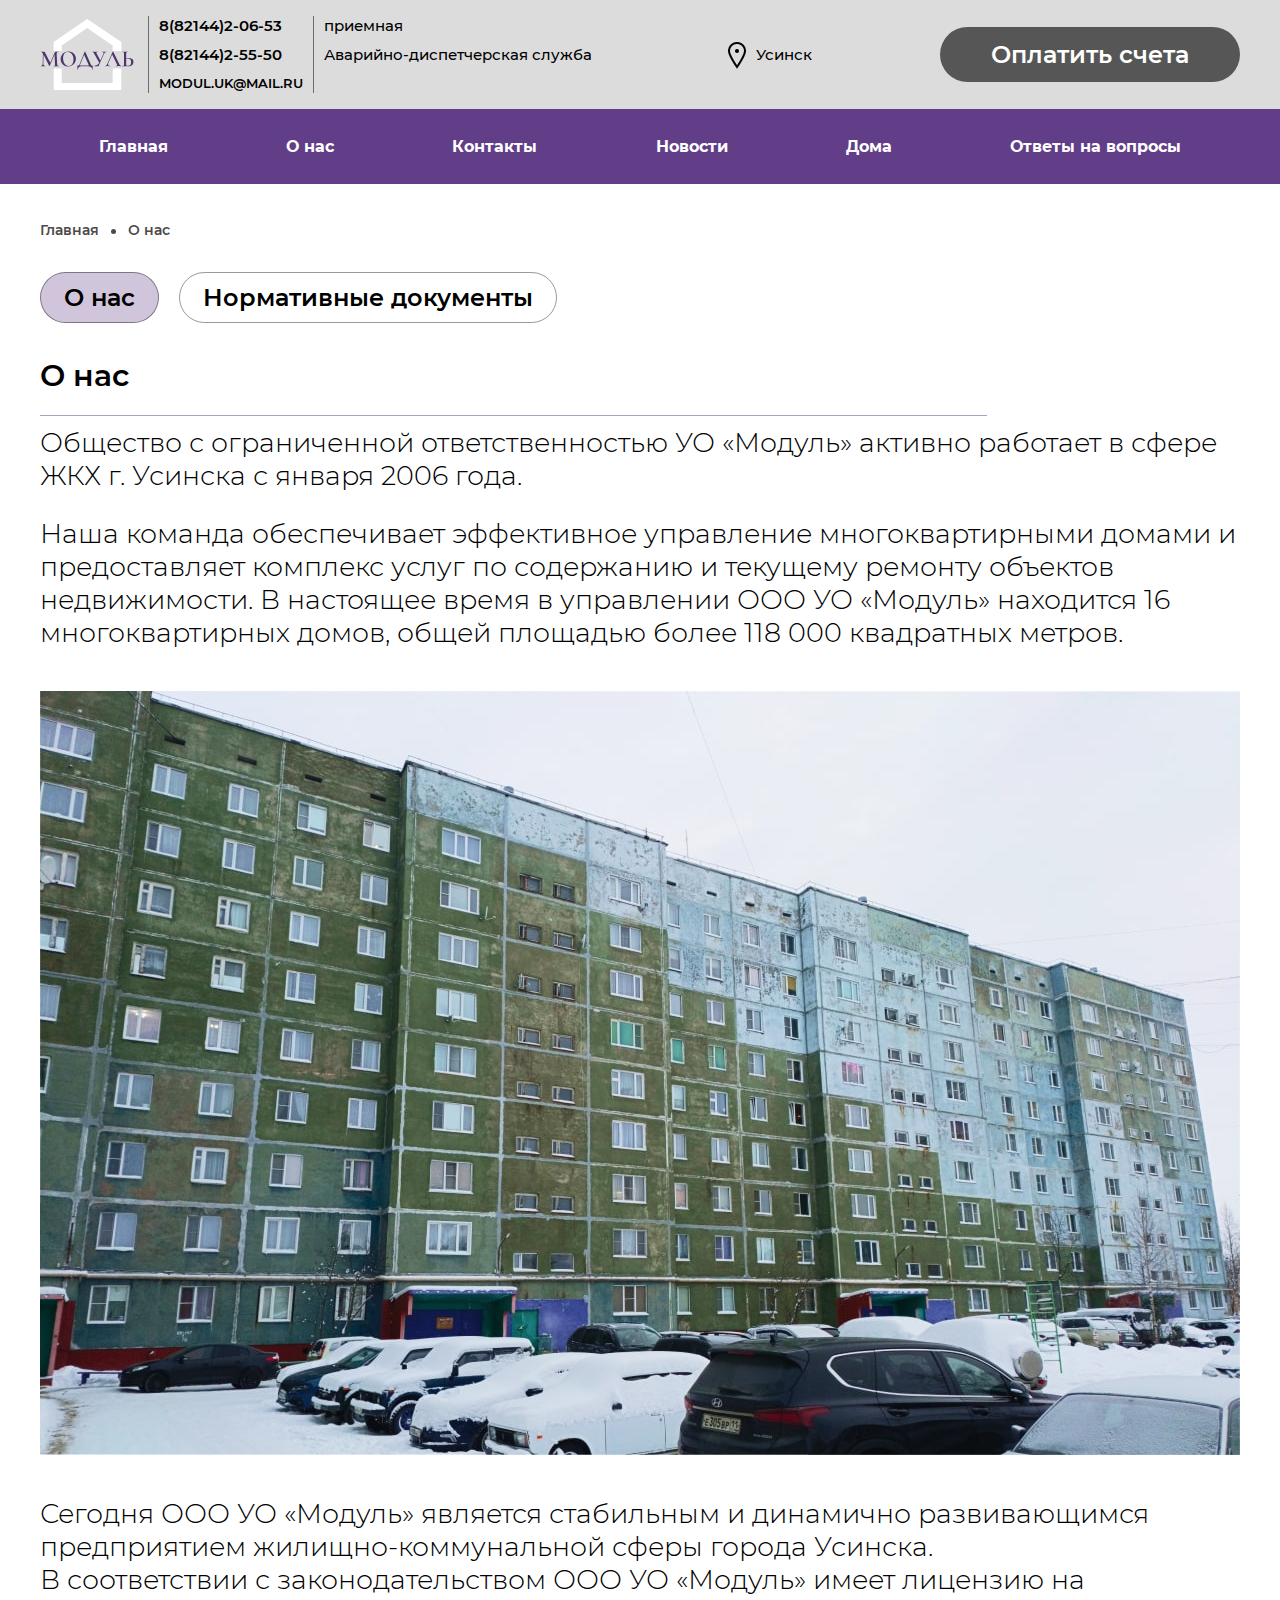
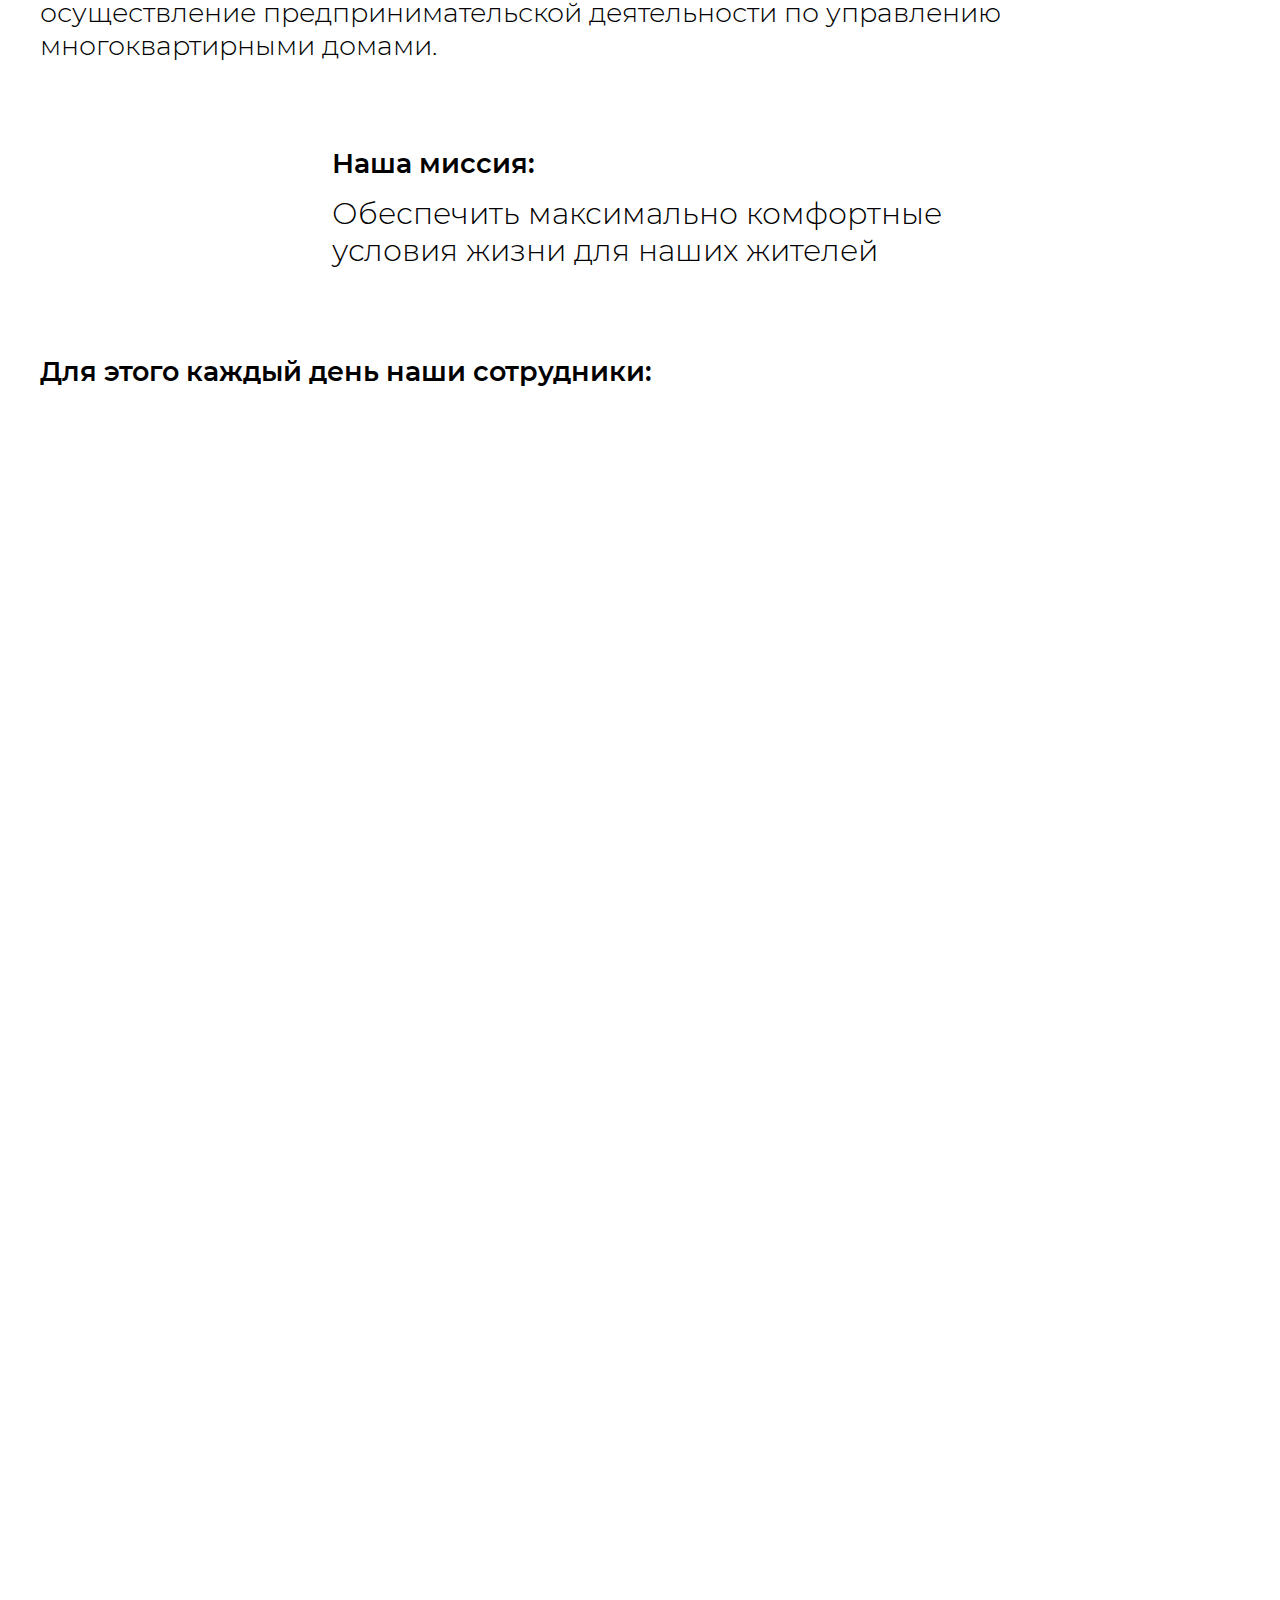
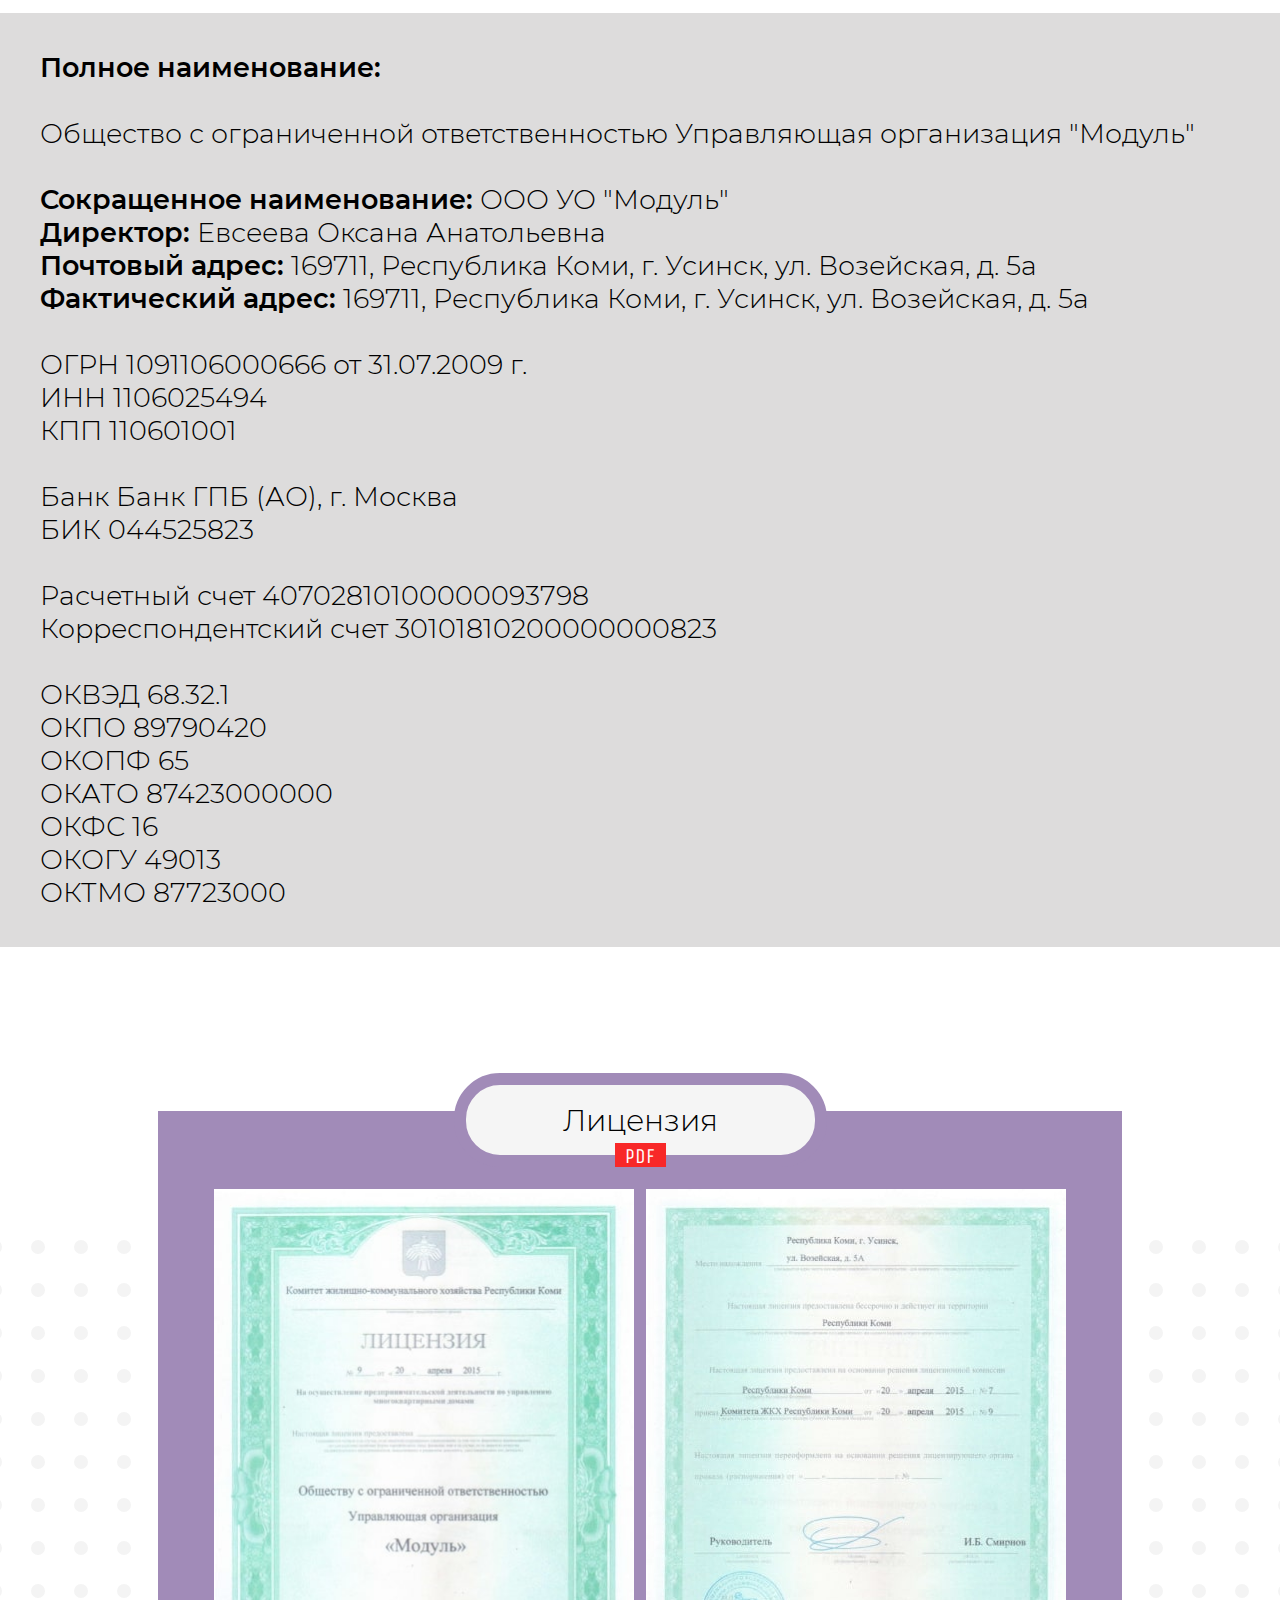
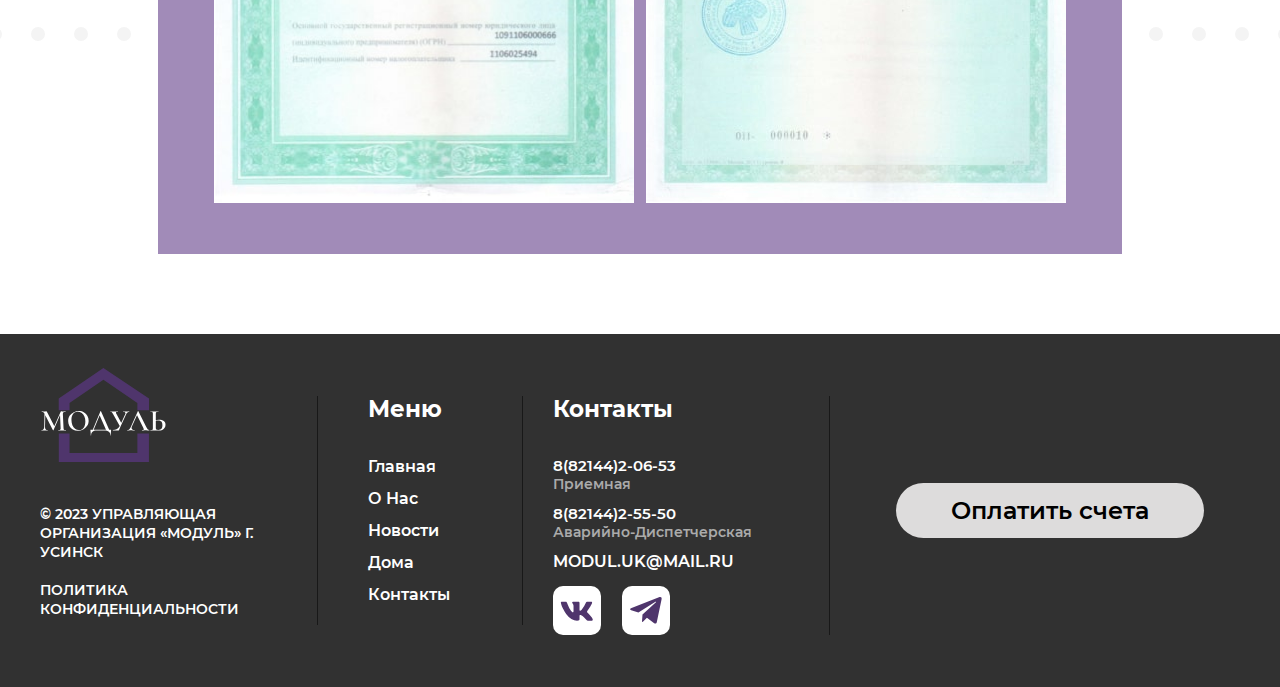
==== commit ae3efc33: "Add files via upload" ====
--- a/about.html
+++ b/about.html
@@ -18,8 +18,8 @@
 	<link rel="stylesheet" href="libs/slick-1.5.9/slick/slick.css" />
 	<link rel="stylesheet" href="libs/slick-1.5.9/slick/slick-theme.css" />
 	<link rel="stylesheet" href="css/fonts.css" />
-	<link rel="stylesheet" href="css/main.css?ver=1.2" />
-	<link rel="stylesheet" href="css/media.css?ver=1.2" />
+	<link rel="stylesheet" href="css/main.css?ver=1.3" />
+	<link rel="stylesheet" href="css/media.css?ver=1.3" />
 </head>
 <body>
 
@@ -121,7 +121,7 @@
 					<div class="col-lg-6">
 						<div class="item-about fadeInUp wow" data-wow-iteration="1" data-wow-delay="0.3s" data-wow-duration="1.5s">
 							<div class="item-about__image">
-								<img src="img/item_about1.png" alt="alt">
+								<img src="img/ic_about1.png" alt="alt">
 							</div>
 							<div class="text-page">Обрабатывают заявки от собственников</div>
 						</div>
@@ -129,7 +129,7 @@
 					<div class="col-lg-6">
 						<div class="item-about fadeInUp wow" data-wow-iteration="1" data-wow-delay="0.3s" data-wow-duration="1.5s">
 							<div class="item-about__image">
-								<img src="img/item_about2.png" alt="alt">
+								<img src="img/ic_about2.png" alt="alt">
 							</div>
 							<div class="text-page">Осуществляют контроль качества предоставляемых услуг</div>
 						</div>
@@ -137,7 +137,7 @@
 					<div class="col-lg-6">
 						<div class="item-about fadeInUp wow" data-wow-iteration="1" data-wow-delay="0.3s" data-wow-duration="1.5s">
 							<div class="item-about__image">
-								<img src="img/item_about3.png" alt="alt">
+								<img src="img/ic_about3.png" alt="alt">
 							</div>
 							<div class="text-page">Обеспечивают чистоту и порядок в подъездах и на придомовой территории</div>
 						</div>
@@ -145,7 +145,7 @@
 					<div class="col-lg-6">
 						<div class="item-about fadeInUp wow" data-wow-iteration="1" data-wow-delay="0.3s" data-wow-duration="1.5s">
 							<div class="item-about__image">
-								<img src="img/item_about4.png" alt="alt">
+								<img src="img/ic_about4.png" alt="alt">
 							</div>
 							<div class="text-page">Осуществляют работы по текущему ремонту многоквартирных домов, находящихся в управлении, а именно:  ремонт подъездов, входных групп, кровли, придворовой территории и многое другое </div>
 						</div>
@@ -279,8 +279,7 @@
 	<script src="libs/animate/wow.min.js"></script>
 	<script src="libs/animate/animate-css.js"></script>
 	<script src="libs/mask/jquery.maskedinput.js"></script>
-	<script src="libs/jquery-spincrement/jquery.spincrement.min.js"></script>
-	<script src="js/common.js?ver=1.2"></script>
+	<script src="js/common.js?ver=1.3"></script>
 	<!-- Yandex.Metrika counter --><!-- /Yandex.Metrika counter -->
 	<!-- Google Analytics counter --><!-- /Google Analytics counter -->
 </body>
--- a/css/main.css
+++ b/css/main.css
@@ -51,6 +51,7 @@
 	font-family: "Montserrat";
 	font-size: 20px;
 	line-height: 135%;
+	font-weight: 300;
 	overflow-x: hidden;
 	margin: 0;
 	color: var(--default-color);
@@ -134,6 +135,10 @@
 }
 .header__left .logo {
 	margin-right: 3px;
+	align-self: center;
+}
+.header__left .logo img {
+	width: 95px;
 }
 .logo img {
 	width: 128px;
@@ -301,9 +306,8 @@
 	z-index: 2;
 	font-weight: 600;
 	color: var(--light-color);
-	backdrop-filter: blur(60px);
 	background: var(--block-bg-color);
-	background-image: url(../img/bg_numbers.svg);
+	background-image: url(../img/bg_numb.png);
 	background-repeat: no-repeat;
 	background-position: center;
 	background-size: 100% 100%;
@@ -1437,7 +1441,7 @@
 	font-size: 27px;
 	margin-right: 25px;
 	border: 2px solid var(--default-color);
-	font-weight: 400;
+	font-weight: 300;
 	border-radius: 50%;
 	flex: none;
 	display: flex;
